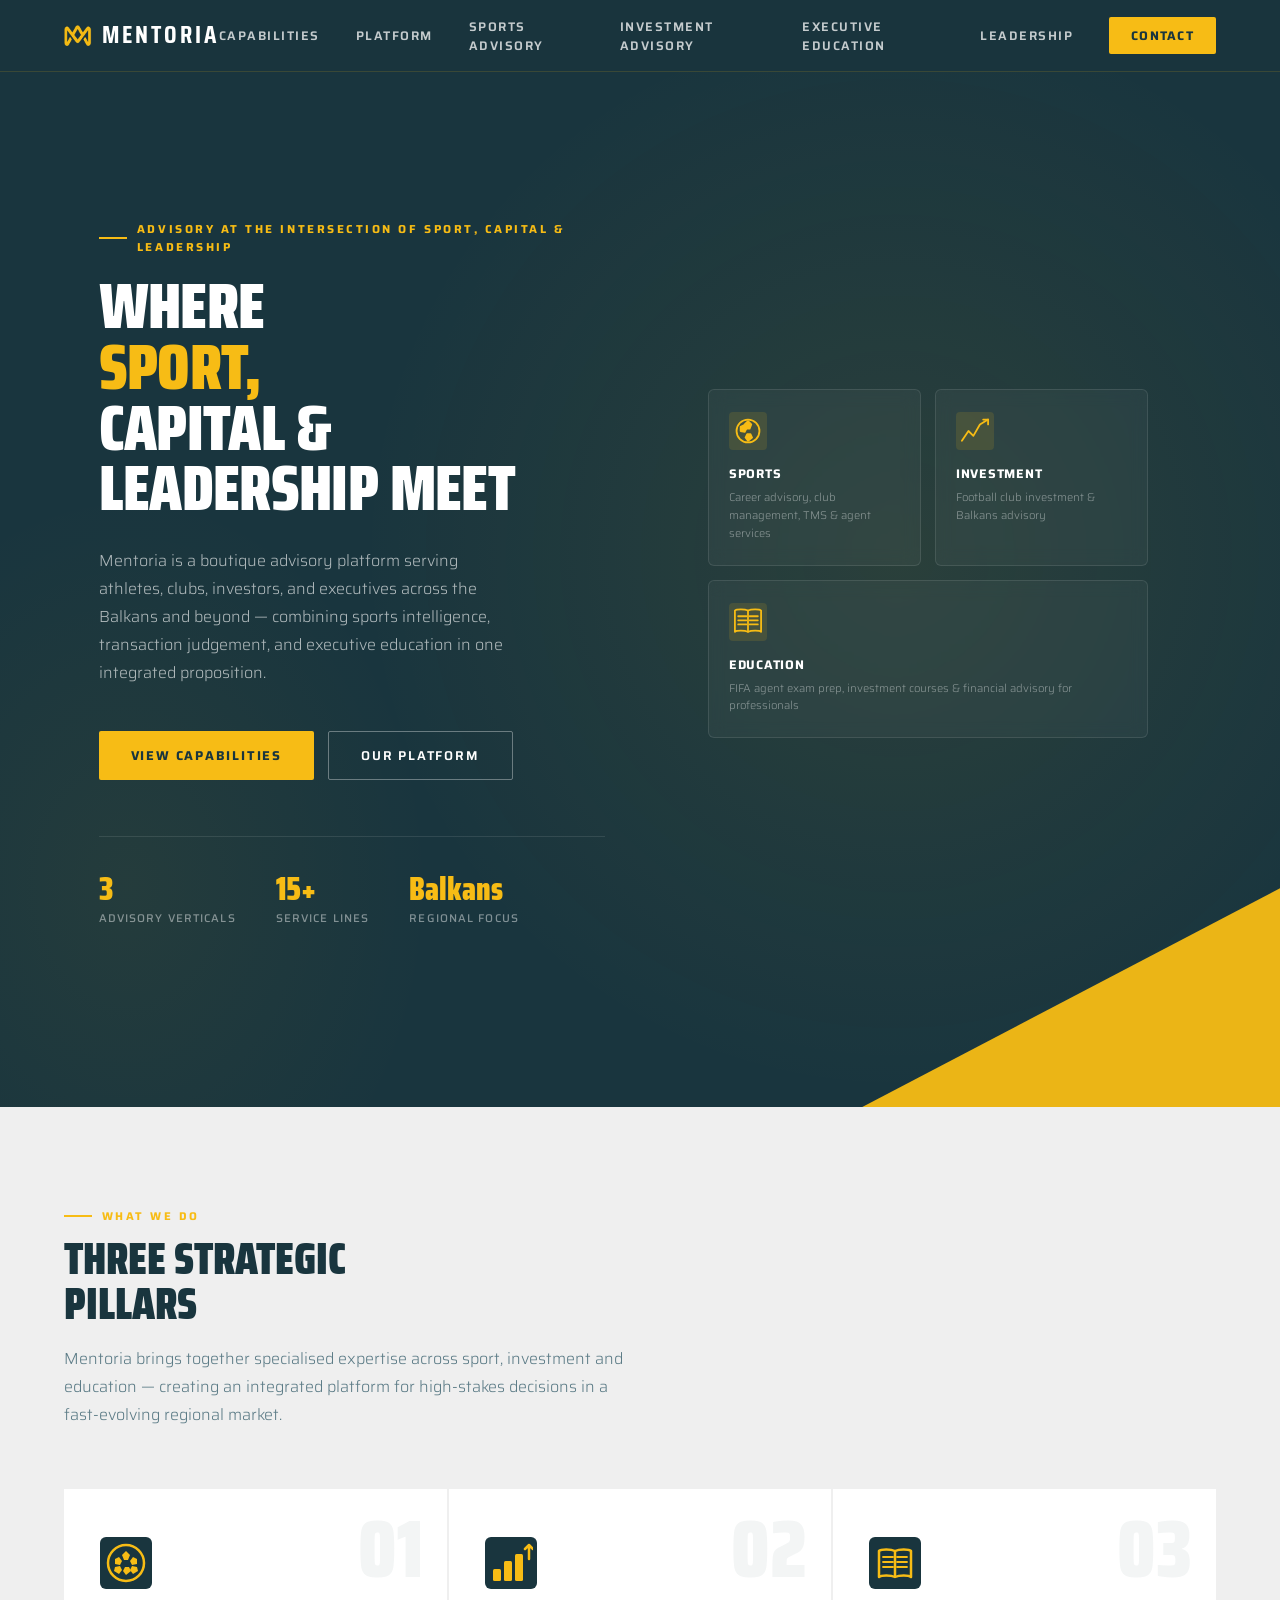
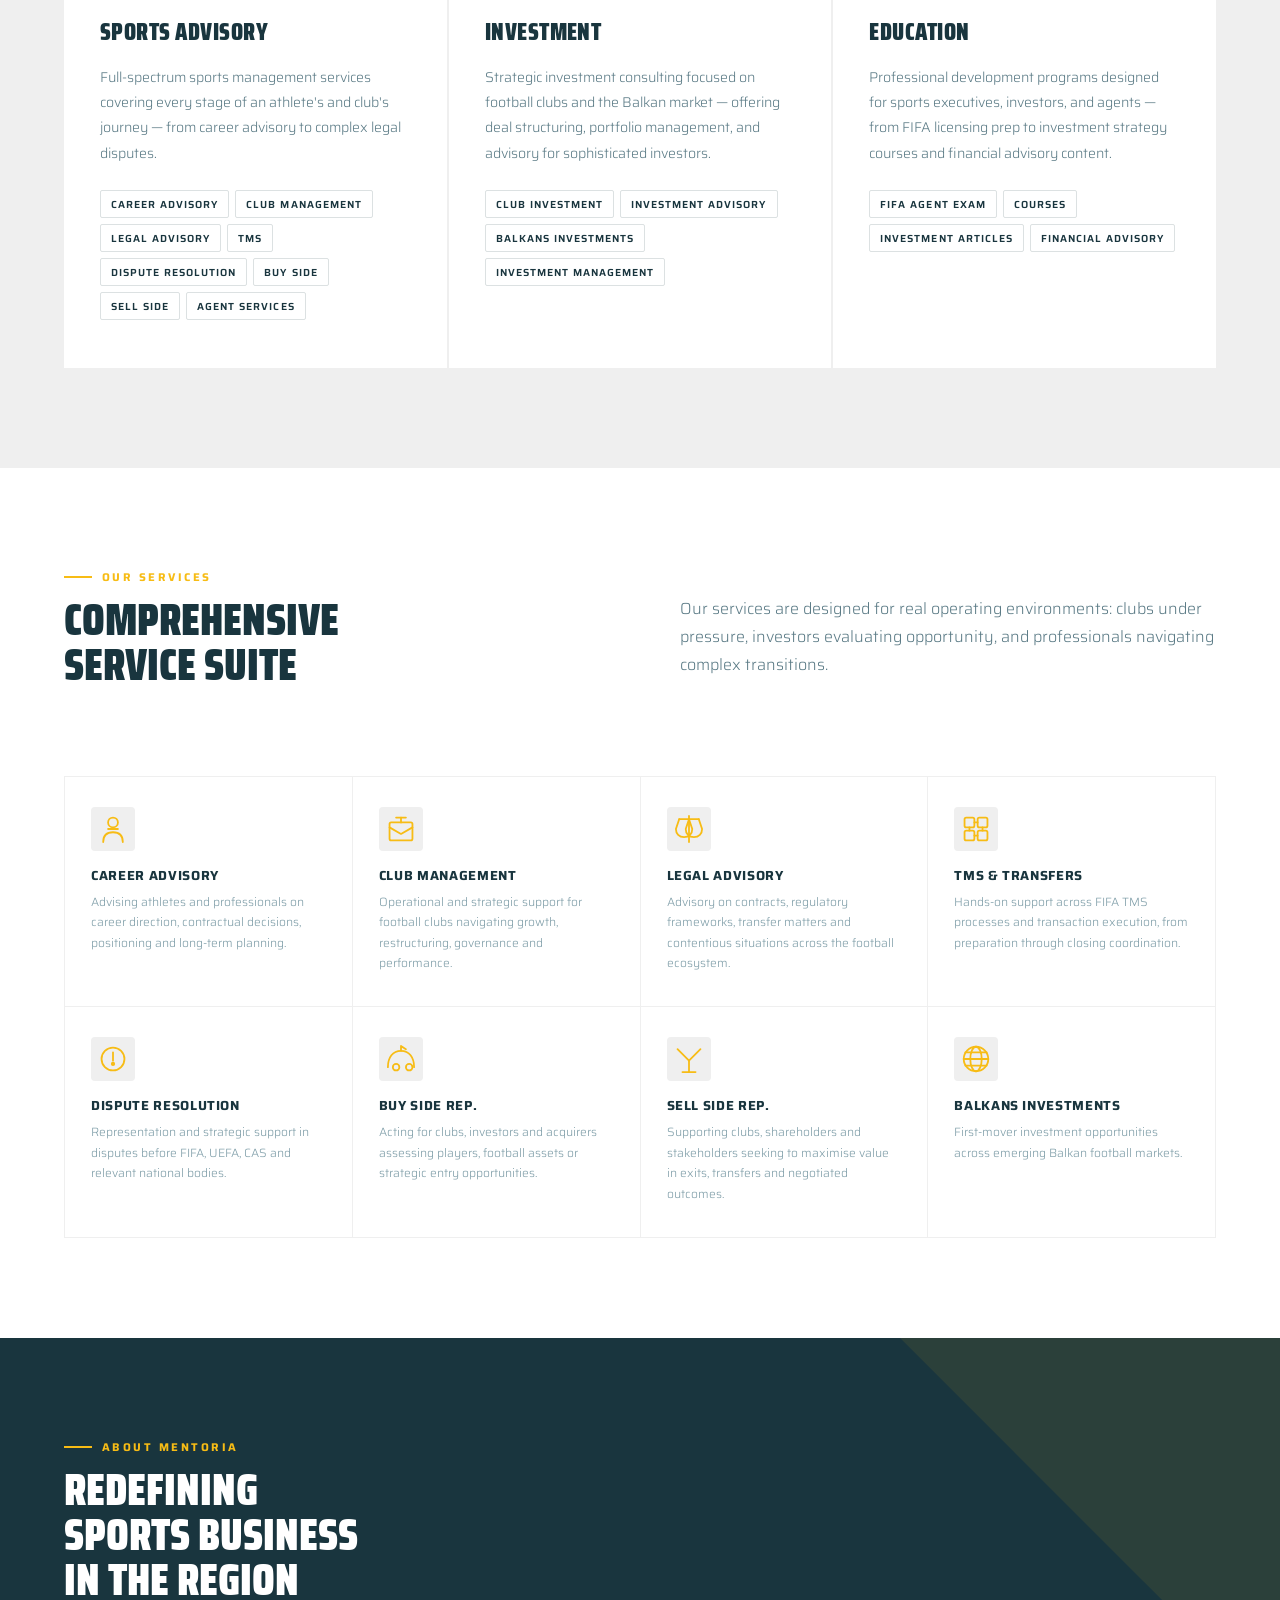
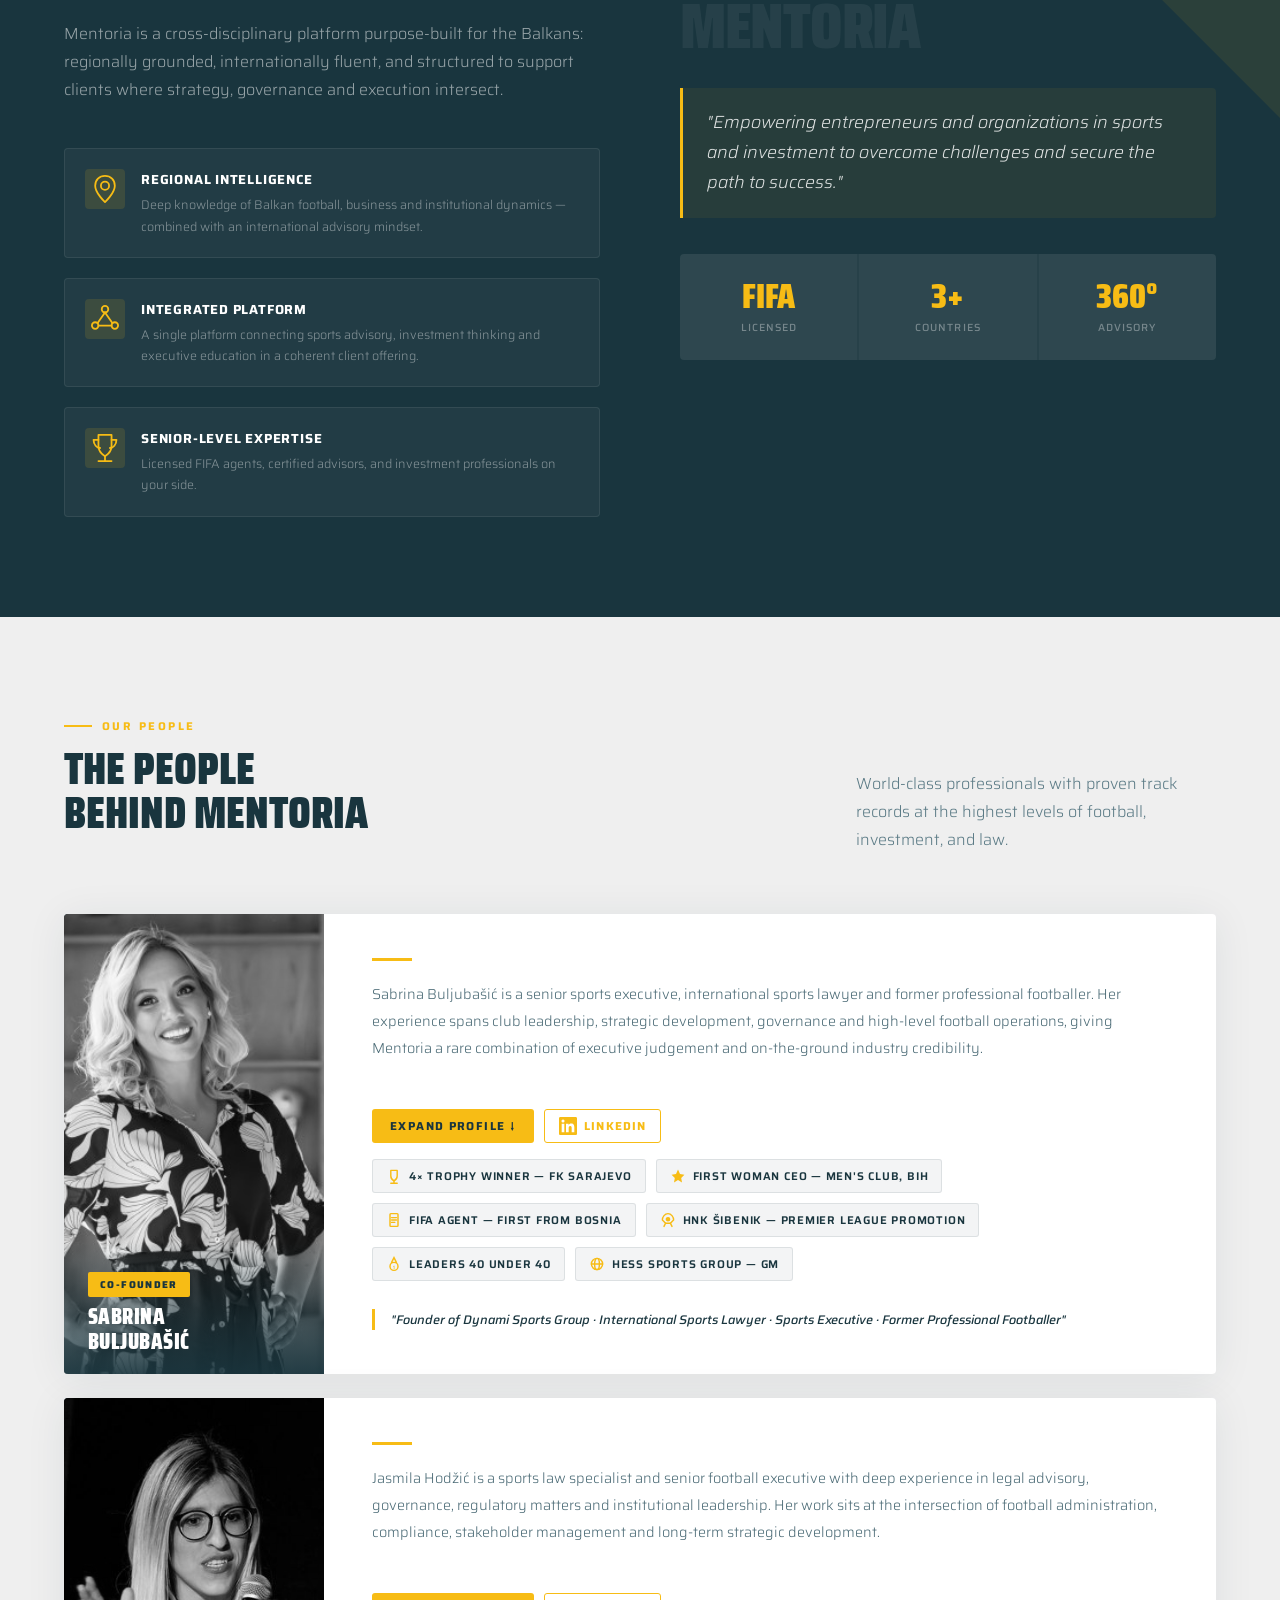
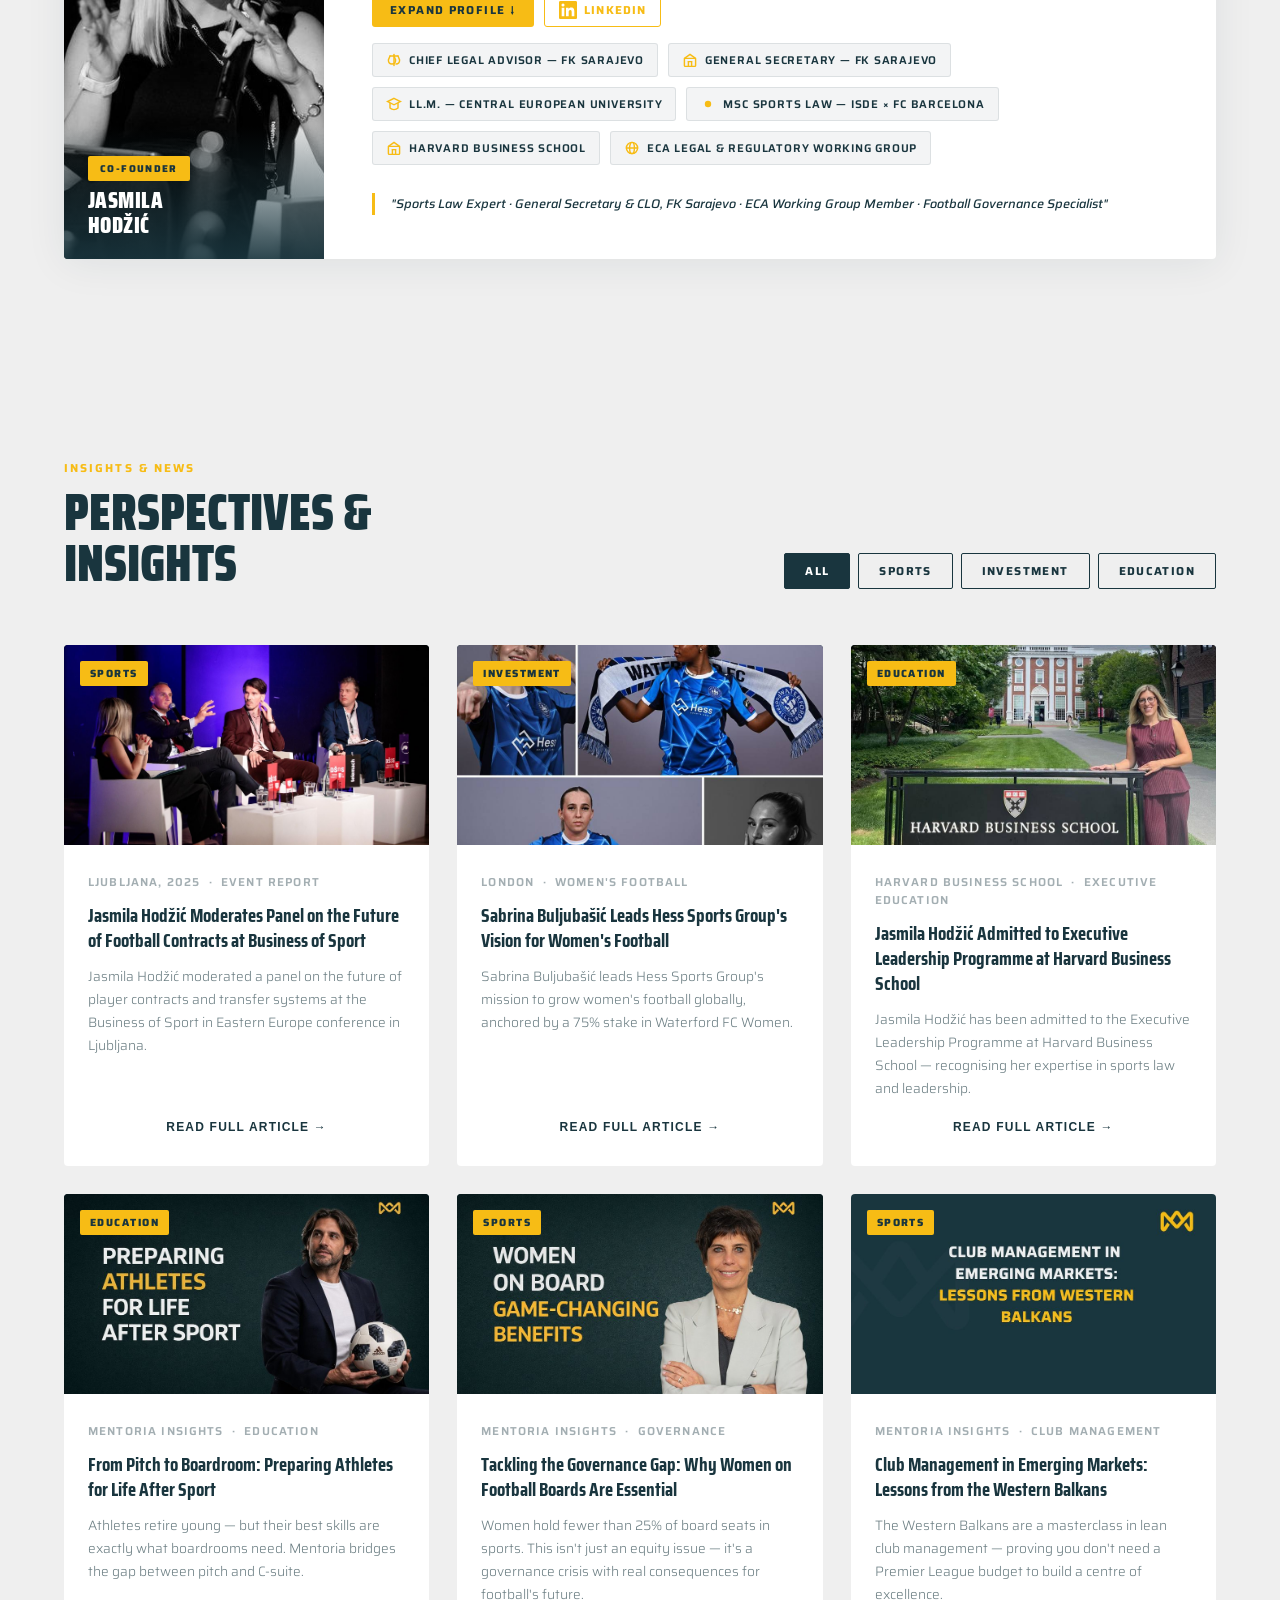
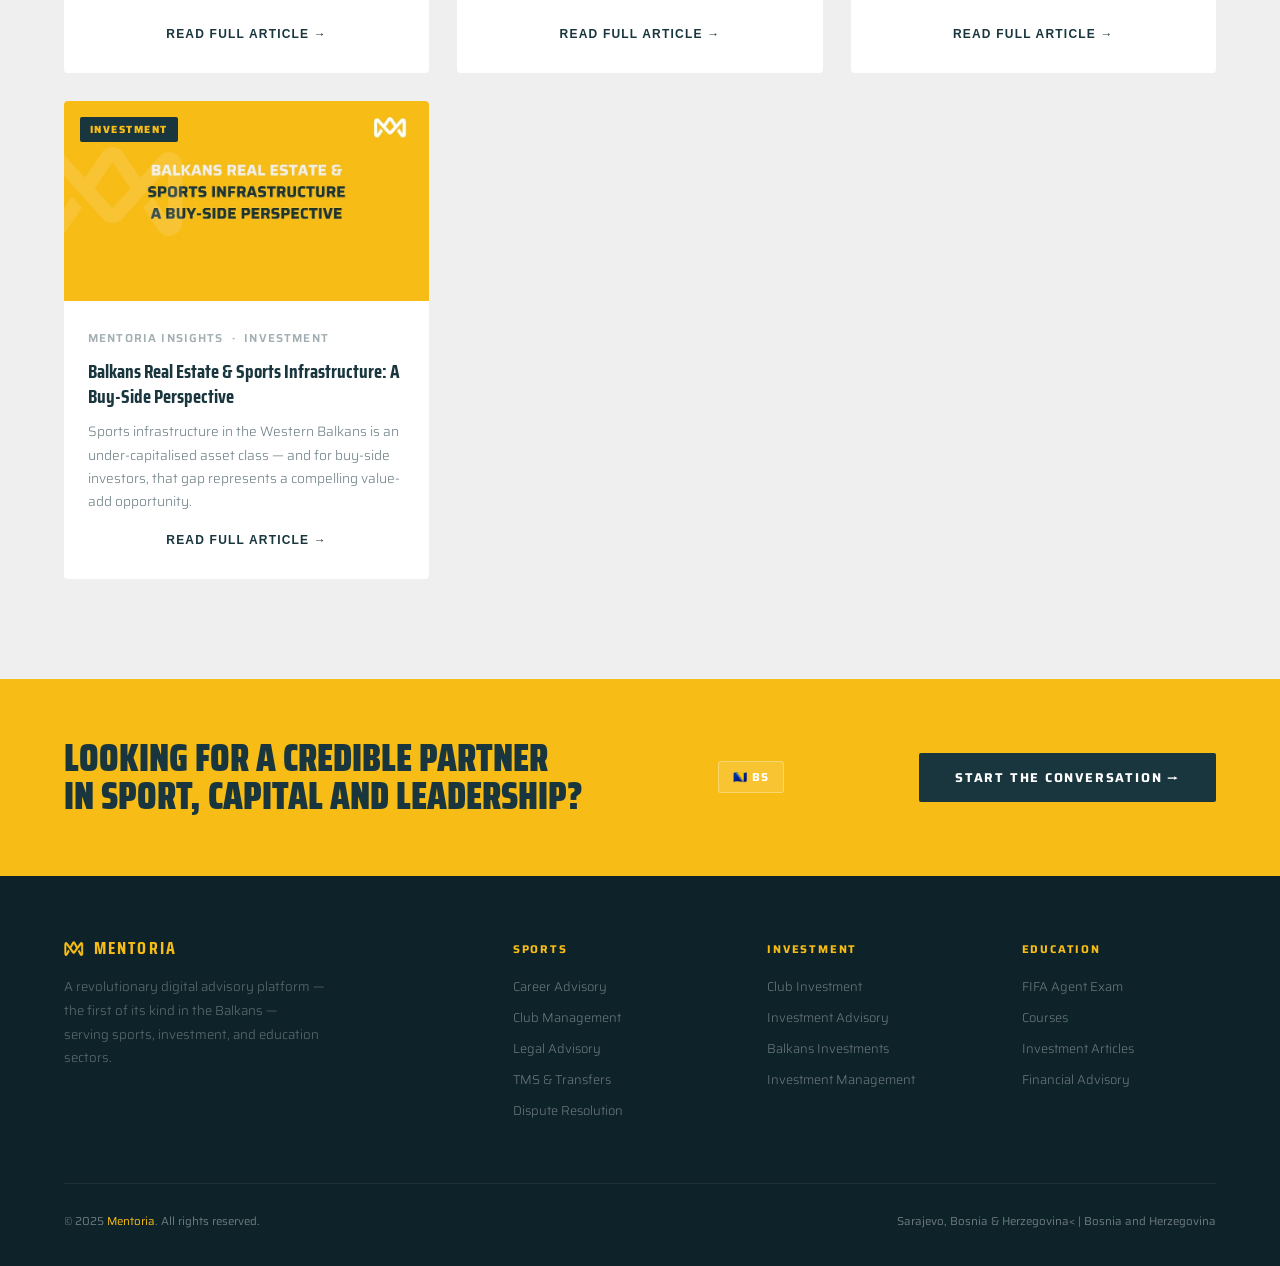
==== index.html @ dcde8b74 "Add files via upload" ====
<!DOCTYPE html>
<html lang="en">
<head>
<meta charset="UTF-8">
<meta name="viewport" content="width=device-width, initial-scale=1.0">
<title>Mentoria — Sports, Investment & Education Advisory</title>
<link href="https://fonts.googleapis.com/css2?family=Saira:wght@300;400;500;600;700;800;900&family=Saira+Condensed:wght@400;600;700;900&display=swap" rel="stylesheet">
<style>
  *, *::before, *::after { box-sizing: border-box; margin: 0; padding: 0; }

  :root {
    --gold: #F7BC15;
    --gold-dark: #d9a410;
    --teal: #19353E;
    --teal-mid: #1e4552;
    --teal-light: #2a5c6e;
    --light: #EFEFEF;
    --white: #ffffff;
    --text-muted: #7a9aa5;
  }

  html { scroll-behavior: smooth; }

  body {
    font-family: 'Saira', sans-serif;
    background: var(--white);
    color: var(--teal);
    overflow-x: hidden;
  }

  /* ── NAV ── */
  nav {
    position: fixed; top: 0; left: 0; right: 0; z-index: 100;
    display: flex; align-items: center; justify-content: space-between;
    padding: 0 5%;
    height: 72px;
    background: rgba(25, 53, 62, 0.96);
    backdrop-filter: blur(12px);
    border-bottom: 1px solid rgba(247,188,21,0.15);
  }

  .nav-logo { display: flex; align-items: center; gap: 10px; text-decoration: none; }
  .nav-logo svg { width: 36px; height: 28px; }
  .nav-logo span {}

  .nav-links { display: flex; align-items: center; gap: 36px; }
  .nav-links a {
    font-size: 0.78rem; font-weight: 600; letter-spacing: 0.12em;
    text-transform: uppercase; color: rgba(255,255,255,0.75);
    text-decoration: none; transition: color 0.2s;
  }
  .nav-links a:hover { color: var(--gold); }

  .nav-cta {
    background: var(--gold); color: var(--teal) !important;
    padding: 9px 22px; border-radius: 2px;
    font-weight: 700 !important; letter-spacing: 0.1em !important;
    transition: background 0.2s, transform 0.15s !important;
  }
  .nav-cta:hover { background: var(--gold-dark) !important; transform: translateY(-1px); }

  /* ── HERO ── */
  .hero {
    min-height: 100vh;
    background: var(--teal);
    display: grid;
    grid-template-columns: 1fr 1fr;
    position: relative;
    overflow: hidden;
  }

  .hero::before {
    content: '';
    position: absolute; inset: 0;
    background:
      radial-gradient(ellipse 60% 70% at 70% 50%, rgba(247,188,21,0.08) 0%, transparent 70%),
      radial-gradient(ellipse 40% 60% at 10% 80%, rgba(247,188,21,0.05) 0%, transparent 60%);
    pointer-events: none;
  }

  /* diagonal gold accent */
  .hero::after {
    content: '';
    position: absolute; bottom: -1px; right: 0;
    width: 420px; height: 220px;
    background: var(--gold);
    clip-path: polygon(100% 0, 100% 100%, 0 100%);
    opacity: 0.95;
  }

  .hero-content {
    display: flex; flex-direction: column; justify-content: center;
    padding: 120px 6% 80px;
    position: relative; z-index: 2;
  }

  .hero-eyebrow {
    font-size: 0.72rem; font-weight: 700; letter-spacing: 0.22em;
    text-transform: uppercase; color: var(--gold);
    margin-bottom: 20px;
    display: flex; align-items: center; gap: 10px;
  }
  .hero-eyebrow::before {
    content: ''; display: block;
    width: 32px; height: 2px; background: var(--gold);
  }

  .hero-title {
    font-family: 'Saira Condensed', sans-serif;
    font-size: clamp(3rem, 5vw, 5rem);
    font-weight: 900; line-height: 0.95;
    color: var(--white);
    text-transform: uppercase;
    letter-spacing: -0.01em;
    margin-bottom: 28px;
  }

  .hero-title .accent { color: var(--gold); }

  .hero-desc {
    font-size: 1rem; font-weight: 300; line-height: 1.75;
    color: rgba(255,255,255,0.65);
    max-width: 420px;
    margin-bottom: 44px;
  }

  .hero-btns { display: flex; gap: 14px; flex-wrap: wrap; }

  .btn-primary {
    background: var(--gold); color: var(--teal);
    padding: 14px 32px; border: none; cursor: pointer;
    font-family: 'Saira', sans-serif;
    font-size: 0.8rem; font-weight: 700; letter-spacing: 0.14em;
    text-transform: uppercase; text-decoration: none;
    border-radius: 2px;
    transition: all 0.2s;
    display: inline-block;
  }
  .btn-primary:hover { background: var(--gold-dark); transform: translateY(-2px); }

  .btn-outline {
    background: transparent; color: var(--white);
    padding: 13px 32px;
    border: 1.5px solid rgba(255,255,255,0.35); cursor: pointer;
    font-family: 'Saira', sans-serif;
    font-size: 0.8rem; font-weight: 600; letter-spacing: 0.14em;
    text-transform: uppercase; text-decoration: none;
    border-radius: 2px;
    transition: all 0.2s;
    display: inline-block;
  }
  .btn-outline:hover { border-color: var(--gold); color: var(--gold); }

  .hero-stats {
    display: flex; gap: 40px; margin-top: 56px;
    padding-top: 36px;
    border-top: 1px solid rgba(255,255,255,0.1);
  }
  .stat-item {}
  .stat-num {
    font-family: 'Saira Condensed', sans-serif;
    font-size: 2rem; font-weight: 900; color: var(--gold);
    line-height: 1;
  }
  .stat-label {
    font-size: 0.7rem; font-weight: 500; letter-spacing: 0.1em;
    text-transform: uppercase; color: rgba(255,255,255,0.45);
    margin-top: 4px;
  }

  .hero-visual {
    position: relative; z-index: 2;
    display: flex; align-items: center; justify-content: center;
    padding: 100px 5% 80px;
  }

  /* Floating cards on hero */
  .hero-cards {
    display: grid;
    grid-template-columns: 1fr 1fr;
    gap: 14px;
    width: 100%;
    max-width: 440px;
  }

  .hcard {
    background: rgba(255,255,255,0.04);
    border: 1px solid rgba(255,255,255,0.1);
    border-radius: 6px;
    padding: 22px 20px;
    backdrop-filter: blur(8px);
    transition: border-color 0.2s, transform 0.2s;
    cursor: default;
  }
  .hcard:hover { border-color: rgba(247,188,21,0.4); transform: translateY(-3px); }
  .hcard.span2 { grid-column: 1/-1; }

  .hcard-icon {
    width: 38px; height: 38px;
    background: rgba(247,188,21,0.12);
    border-radius: 4px;
    display: flex; align-items: center; justify-content: center;
    margin-bottom: 14px;
    font-size: 1.1rem;
  }
  .hcard-title {
    font-size: 0.78rem; font-weight: 700; letter-spacing: 0.06em;
    text-transform: uppercase; color: var(--white);
    margin-bottom: 6px;
  }
  .hcard-desc {
    font-size: 0.7rem; font-weight: 300; line-height: 1.6;
    color: rgba(255,255,255,0.45);
  }

  /* ── SECTION BASE ── */
  section { padding: 100px 5%; }

  .section-label {
    font-size: 0.7rem; font-weight: 700; letter-spacing: 0.22em;
    text-transform: uppercase; color: var(--gold);
    margin-bottom: 12px;
    display: flex; align-items: center; gap: 10px;
  }
  .section-label::before {
    content: ''; width: 28px; height: 2px; background: var(--gold);
  }

  .section-title {
    font-family: 'Saira Condensed', sans-serif;
    font-size: clamp(2rem, 3.5vw, 3.2rem);
    font-weight: 900; text-transform: uppercase;
    color: var(--teal); line-height: 1;
    margin-bottom: 18px;
  }

  .section-sub {
    font-size: 1rem; font-weight: 300; line-height: 1.75;
    color: #5a7a85; max-width: 580px;
  }

  /* ── PILLARS ── */
  .pillars { background: var(--light); }

  .pillars-grid {
    display: grid;
    grid-template-columns: repeat(3, 1fr);
    gap: 2px;
    margin-top: 60px;
  }

  .pillar {
    background: var(--white);
    padding: 48px 36px;
    position: relative;
    overflow: hidden;
    transition: all 0.3s;
    cursor: default;
  }
  .pillar::before {
    content: '';
    position: absolute; top: 0; left: 0; right: 0;
    height: 3px; background: var(--gold);
    transform: scaleX(0); transform-origin: left;
    transition: transform 0.3s;
  }
  .pillar:hover::before { transform: scaleX(1); }
  .pillar:hover { transform: translateY(-4px); box-shadow: 0 20px 60px rgba(25,53,62,0.1); }

  .pillar-num {
    font-family: 'Saira Condensed', sans-serif;
    font-size: 5rem; font-weight: 900;
    color: rgba(25,53,62,0.05);
    line-height: 1;
    position: absolute; top: 20px; right: 24px;
    pointer-events: none;
  }

  .pillar-icon {
    width: 52px; height: 52px;
    background: var(--teal);
    border-radius: 6px;
    display: flex; align-items: center; justify-content: center;
    margin-bottom: 24px;
    font-size: 1.4rem;
  }

  .pillar-title {
    font-family: 'Saira Condensed', sans-serif;
    font-size: 1.5rem; font-weight: 900;
    text-transform: uppercase; color: var(--teal);
    margin-bottom: 14px; letter-spacing: 0.02em;
  }

  .pillar-desc {
    font-size: 0.88rem; font-weight: 300; line-height: 1.8;
    color: #5a7a85;
    margin-bottom: 24px;
  }

  .pillar-tags { display: flex; flex-wrap: wrap; gap: 6px; }
  .tag {
    font-size: 0.64rem; font-weight: 600; letter-spacing: 0.1em;
    text-transform: uppercase;
    padding: 5px 10px;
    border: 1px solid rgba(25,53,62,0.15);
    border-radius: 2px; color: var(--teal);
    transition: all 0.2s;
  }
  .tag:hover { background: var(--gold); border-color: var(--gold); color: var(--teal); }

  /* ── SERVICES GRID ── */
  .services-intro {
    display: grid; grid-template-columns: 1fr 1fr;
    gap: 80px; align-items: center;
    margin-bottom: 70px;
  }

  .services-grid {
    display: grid;
    grid-template-columns: repeat(4, 1fr);
    gap: 1px;
    background: var(--light);
    border: 1px solid var(--light);
  }

  .svc {
    background: var(--white);
    padding: 30px 26px;
    transition: all 0.25s;
    cursor: default;
    border-bottom: 3px solid transparent;
  }
  .svc:hover {
    background: var(--teal);
    border-bottom-color: var(--gold);
  }
  .svc:hover .svc-title { color: var(--white); }
  .svc:hover .svc-icon-wrap { background: rgba(247,188,21,0.15); }
  .svc:hover .svc-icon { filter: brightness(10); }
  .svc:hover .svc-body { color: rgba(255,255,255,0.5); }

  .svc-icon-wrap {
    width: 44px; height: 44px;
    background: var(--light);
    border-radius: 4px;
    display: flex; align-items: center; justify-content: center;
    margin-bottom: 16px;
    transition: background 0.25s;
    font-size: 1.2rem;
  }

  .svc-title {
    font-size: 0.82rem; font-weight: 700; letter-spacing: 0.05em;
    text-transform: uppercase; color: var(--teal);
    margin-bottom: 8px; transition: color 0.25s;
    line-height: 1.3;
  }

  .svc-body {
    font-size: 0.75rem; font-weight: 300; line-height: 1.7;
    color: #7a9aa5; transition: color 0.25s;
  }

  /* ── ABOUT ── */
  .about { background: var(--teal); position: relative; overflow: hidden; }
  .about::after {
    content: '';
    position: absolute; top: 0; right: 0;
    width: 380px; height: 380px;
    background: var(--gold);
    clip-path: polygon(100% 0, 100% 100%, 0 0);
    opacity: 0.08;
  }

  .about .section-title { color: var(--white); }
  .about .section-sub { color: rgba(255,255,255,0.55); }
  .about .section-label { color: var(--gold); }
  .about .section-label::before { background: var(--gold); }

  .about-grid {
    display: grid; grid-template-columns: 1fr 1fr;
    gap: 80px; align-items: center;
  }

  .about-features { margin-top: 44px; display: flex; flex-direction: column; gap: 20px; }

  .afeat {
    display: flex; gap: 16px; align-items: flex-start;
    padding: 20px;
    background: rgba(255,255,255,0.04);
    border: 1px solid rgba(255,255,255,0.08);
    border-radius: 4px;
    transition: border-color 0.2s;
  }
  .afeat:hover { border-color: rgba(247,188,21,0.3); }

  .afeat-icon {
    width: 40px; height: 40px; flex-shrink: 0;
    background: rgba(247,188,21,0.12);
    border-radius: 4px;
    display: flex; align-items: center; justify-content: center;
    font-size: 1.1rem;
  }

  .afeat-title {
    font-size: 0.82rem; font-weight: 700; letter-spacing: 0.06em;
    text-transform: uppercase; color: var(--white);
    margin-bottom: 4px;
  }
  .afeat-body {
    font-size: 0.78rem; font-weight: 300; line-height: 1.7;
    color: rgba(255,255,255,0.45);
  }

  .about-visual {
    position: relative; z-index: 2;
  }

  .about-big-text {
    font-family: 'Saira Condensed', sans-serif;
    font-size: clamp(3rem, 5vw, 5.5rem);
    font-weight: 900; text-transform: uppercase;
    line-height: 1;
    color: rgba(255,255,255,0.06);
    margin-bottom: 30px;
    letter-spacing: -0.02em;
  }

  .about-quote {
    border-left: 3px solid var(--gold);
    padding: 20px 24px;
    background: rgba(247,188,21,0.06);
    border-radius: 0 4px 4px 0;
    margin-bottom: 36px;
  }
  .about-quote p {
    font-size: 1.1rem; font-weight: 300; line-height: 1.7;
    color: rgba(255,255,255,0.85);
    font-style: italic;
  }

  .about-metrics {
    display: grid; grid-template-columns: repeat(3, 1fr);
    gap: 2px; background: rgba(255,255,255,0.06);
    border-radius: 4px; overflow: hidden;
  }
  .metric {
    background: rgba(255,255,255,0.03);
    padding: 24px 20px; text-align: center;
  }
  .metric-val {
    font-family: 'Saira Condensed', sans-serif;
    font-size: 2.2rem; font-weight: 900; color: var(--gold);
    line-height: 1;
  }
  .metric-lbl {
    font-size: 0.65rem; font-weight: 500; letter-spacing: 0.1em;
    text-transform: uppercase; color: rgba(255,255,255,0.35);
    margin-top: 6px;
  }

  /* ── OUR PEOPLE ── */
  .people { background: var(--light); }

  .people-header {
    display: flex; justify-content: space-between; align-items: flex-end;
    margin-bottom: 60px; gap: 40px; flex-wrap: wrap;
  }

  .person-card {
    background: var(--white);
    display: grid; grid-template-columns: 260px 1fr;
    gap: 0;
    border-radius: 4px;
    overflow: hidden;
    box-shadow: 0 4px 40px rgba(25,53,62,0.08);
    transition: box-shadow 0.3s, transform 0.3s;
  }
  .person-card:hover {
    box-shadow: 0 12px 60px rgba(25,53,62,0.14);
    transform: translateY(-4px);
  }

  .person-photo {
    background: var(--teal);
    position: relative;
    min-height: 380px;
    display: flex; flex-direction: column;
    justify-content: flex-end;
    overflow: hidden;
  }

  .person-photo-placeholder {
    position: absolute; inset: 0;
    background: linear-gradient(160deg, var(--teal-light) 0%, var(--teal) 100%);
    display: flex; align-items: center; justify-content: center;
  }

  .person-initials {
    font-family: 'Saira Condensed', sans-serif;
    font-size: 5rem; font-weight: 900;
    color: rgba(247,188,21,0.25);
    letter-spacing: -0.02em;
    user-select: none;
  }

  .person-photo-overlay {
    position: absolute; bottom: 0; left: 0; right: 0;
    background: linear-gradient(to top, rgba(25,53,62,0.9) 0%, transparent 100%);
    padding: 28px 24px 20px;
    z-index: 2;
  }

  .person-role-badge {
    display: inline-block;
    background: var(--gold);
    color: var(--teal);
    font-size: 0.62rem; font-weight: 800; letter-spacing: 0.14em;
    text-transform: uppercase;
    padding: 5px 12px; border-radius: 2px;
    margin-bottom: 8px;
  }

  .person-photo-name {
    font-family: 'Saira Condensed', sans-serif;
    font-size: 1.4rem; font-weight: 900;
    color: var(--white); letter-spacing: 0.02em;
    text-transform: uppercase;
    line-height: 1.1;
  }

  .person-body {
    padding: 44px 48px;
    display: flex; flex-direction: column; justify-content: center;
  }

  .person-bio {
    font-size: 0.9rem; font-weight: 300; line-height: 1.85;
    color: #4a6a75;
    margin-bottom: 32px;
  }

  .person-achievements {
    display: flex; flex-wrap: wrap; gap: 10px;
    margin-top: 16px;
    margin-bottom: 28px;
  }

  .achievement-badge {
    display: flex; align-items: center; gap: 7px;
    background: rgba(25,53,62,0.05);
    border: 1px solid rgba(25,53,62,0.1);
    border-radius: 3px;
    padding: 7px 13px;
    font-size: 0.7rem; font-weight: 600; letter-spacing: 0.07em;
    text-transform: uppercase; color: var(--teal);
    transition: all 0.2s;
  }
  .achievement-badge:hover {
    background: var(--gold);
    border-color: var(--gold);
  }
  .achievement-badge span { font-size: 0.9rem; }

  .person-divider {
    width: 40px; height: 3px;
    background: var(--gold);
    margin-bottom: 20px;
  }

  .person-highlight {
    font-size: 0.78rem; font-weight: 500; line-height: 1.7;
    color: var(--teal); font-style: italic;
    border-left: 3px solid var(--gold);
    padding-left: 16px;
  }

  @media (max-width: 860px) {
    .person-card { grid-template-columns: 1fr; }
    .person-photo { min-height: 220px; }
    .person-body { padding: 32px 28px; }
  }

  /* ── CTA STRIP ── */
  .cta-strip {
    background: var(--gold);
    padding: 60px 5%;
    display: flex; align-items: center; justify-content: space-between;
    gap: 40px; flex-wrap: wrap;
  }
  .cta-strip h2 {
    font-family: 'Saira Condensed', sans-serif;
    font-size: clamp(1.8rem, 3vw, 2.8rem);
    font-weight: 900; text-transform: uppercase;
    color: var(--teal); line-height: 1;
  }
  .btn-dark {
    background: var(--teal); color: var(--white);
    padding: 14px 36px; border: none; cursor: pointer;
    font-family: 'Saira', sans-serif;
    font-size: 0.8rem; font-weight: 700; letter-spacing: 0.14em;
    text-transform: uppercase; text-decoration: none;
    border-radius: 2px; transition: all 0.2s;
    display: inline-block; white-space: nowrap;
  }
  .btn-dark:hover { background: #0f2028; transform: translateY(-2px); }

  /* ── FOOTER ── */
  footer {
    background: #0d2229;
    padding: 64px 5% 36px;
    color: rgba(255,255,255,0.4);
  }

  .footer-grid {
    display: grid; grid-template-columns: 2fr 1fr 1fr 1fr;
    gap: 60px; margin-bottom: 52px;
  }

  .footer-brand .nav-logo { margin-bottom: 18px; }
  .footer-brand p {
    font-size: 0.82rem; font-weight: 300; line-height: 1.8;
    color: rgba(255,255,255,0.35); max-width: 260px;
  }

  .footer-col h4 {
    font-size: 0.7rem; font-weight: 700; letter-spacing: 0.16em;
    text-transform: uppercase; color: var(--gold);
    margin-bottom: 18px;
  }
  .footer-col a {
    display: block; font-size: 0.8rem; font-weight: 300;
    color: rgba(255,255,255,0.4); text-decoration: none;
    margin-bottom: 10px; transition: color 0.2s;
  }
  .footer-col a:hover { color: var(--white); }

  .footer-bottom {
    border-top: 1px solid rgba(255,255,255,0.07);
    padding-top: 28px;
    display: flex; justify-content: space-between; align-items: center;
    flex-wrap: wrap; gap: 12px;
  }
  .footer-bottom p { font-size: 0.72rem; }
  .footer-bottom span { color: var(--gold); }

  /* ── ANIMATIONS ── */
  @keyframes fadeUp {
    from { opacity: 0; transform: translateY(30px); }
    to { opacity: 1; transform: translateY(0); }
  }
  .hero-eyebrow { animation: fadeUp 0.6s ease 0.2s both; }
  .hero-title { animation: fadeUp 0.6s ease 0.35s both; }
  .hero-desc { animation: fadeUp 0.6s ease 0.5s both; }
  .hero-btns { animation: fadeUp 0.6s ease 0.65s both; }
  .hero-stats { animation: fadeUp 0.6s ease 0.8s both; }
  .hero-cards { animation: fadeUp 0.7s ease 0.5s both; }

  /* ── RESPONSIVE ── */
  @media (max-width: 1024px) {
    .hero { grid-template-columns: 1fr; }
    .hero-visual { display: none; }
    .pillars-grid { grid-template-columns: 1fr; }
    .services-grid { grid-template-columns: repeat(2, 1fr); }
    .services-intro { grid-template-columns: 1fr; gap: 40px; }
    .about-grid { grid-template-columns: 1fr; }
    .footer-grid { grid-template-columns: 1fr 1fr; gap: 40px; }
  }
  @media (max-width: 600px) {
    .nav-links { display: none; }
    .services-grid { grid-template-columns: 1fr; }
    .footer-grid { grid-template-columns: 1fr; gap: 32px; }
    .hero-stats { flex-wrap: wrap; gap: 24px; }
  }

  /* ── PHOTO BRAND FILTER ── */
  .person-photo img {
    filter: grayscale(100%);
    transition: filter 0.5s ease;
  }
  .person-card:hover .person-photo img {
    filter: grayscale(0%);
  }

  /* Teal overlay on photo using pseudo-element */
  .person-photo-placeholder {
    position: absolute; inset: 0;
    background: linear-gradient(160deg, var(--teal-light) 0%, var(--teal) 100%);
    display: flex; align-items: center; justify-content: center;
  }


  /* ── ARTICLES ── */
  .articles {
    background: var(--light);
    padding: 100px 5%;
  }
  .articles-header {
    display: flex; align-items: flex-end; justify-content: space-between;
    gap: 24px; flex-wrap: wrap;
    margin-bottom: 56px;
  }
  .articles-header h2 {
    font-family: 'Saira Condensed', sans-serif;
    font-size: clamp(2rem, 4vw, 3.2rem);
    font-weight: 900; text-transform: uppercase;
    color: var(--teal); line-height: 1;
  }
  .articles-tabs {
    display: flex; gap: 8px; flex-wrap: wrap;
  }
  .tab-btn {
    background: transparent;
    border: 1.5px solid var(--teal);
    color: var(--teal);
    padding: 8px 20px;
    font-family: 'Saira', sans-serif;
    font-size: 0.72rem; font-weight: 700; letter-spacing: 0.12em;
    text-transform: uppercase; cursor: pointer;
    border-radius: 2px; transition: all 0.2s;
  }
  .tab-btn:hover, .tab-btn.active {
    background: var(--teal); color: var(--white);
  }
  .articles-grid {
    display: grid;
    grid-template-columns: repeat(3, 1fr);
    gap: 28px;
  }
  .article-card {
    background: var(--white);
    border-radius: 4px;
    overflow: hidden;
    display: flex; flex-direction: column;
    transition: transform 0.25s, box-shadow 0.25s;
  }
  .article-card:hover {
    transform: translateY(-6px);
    box-shadow: 0 20px 48px rgba(25,53,62,0.12);
  }
  .article-thumb {
    height: 200px;
    background: var(--teal);
    position: relative; overflow: hidden;
  }
  .article-thumb-inner {
    position: absolute; inset: 0;
    display: flex; align-items: center; justify-content: center;
    font-size: 3rem; opacity: 0.35;
  }
  .article-thumb-cat {
    position: absolute; top: 16px; left: 16px;
    background: var(--gold);
    color: var(--teal);
    font-family: 'Saira', sans-serif;
    font-size: 0.65rem; font-weight: 800; letter-spacing: 0.14em;
    text-transform: uppercase;
    padding: 4px 10px; border-radius: 2px;
  }
  .article-body {
    padding: 28px 24px 32px;
    flex: 1; display: flex; flex-direction: column;
  }
  .article-meta {
    font-size: 0.72rem; font-weight: 600; letter-spacing: 0.1em;
    text-transform: uppercase;
    color: rgba(25,53,62,0.4);
    margin-bottom: 12px;
  }
  .article-title {
    font-family: 'Saira Condensed', sans-serif;
    font-size: 1.2rem; font-weight: 700;
    color: var(--teal); line-height: 1.3;
    margin-bottom: 12px;
  }
  .article-excerpt {
    font-size: 0.85rem; font-weight: 300;
    color: rgba(25,53,62,0.65);
    line-height: 1.7; flex: 1;
    margin-bottom: 20px;
  }
  .article-link {
    font-size: 0.75rem; font-weight: 700; letter-spacing: 0.1em;
    text-transform: uppercase; text-decoration: none;
    color: var(--teal);
    transition: color 0.2s;
  }
  .article-link:hover { color: var(--gold); }
  .article-link::after { content: ' →'; }

  /* Featured article (first card, full width) */
  .article-card.featured {
    grid-column: 1 / -1;
    display: grid;
    grid-template-columns: 1fr 1fr;
  }
  .article-card.featured .article-thumb {
    height: 100%; min-height: 280px;
  }
  .article-card.featured .article-title {
    font-size: 1.6rem;
  }

  @media (max-width: 1024px) {
    .articles-grid { grid-template-columns: repeat(2, 1fr); }
    .article-card.featured { grid-template-columns: 1fr; }
    .article-card.featured .article-thumb { min-height: 220px; height: 220px; }
  }
  @media (max-width: 600px) {
    .articles-grid { grid-template-columns: 1fr; }
    .articles-header { flex-direction: column; align-items: flex-start; }
  }

</style>
</head>
<body>

<!-- NAV -->
<nav>
  <a href="#" class="nav-logo">
    <!-- Mentoria logo icon -->
    <img src="[data-uri]" alt="M" width="28" height="21" style="display:block;flex-shrink:0;">
    <span style="font-family:'Saira Condensed',sans-serif;font-size:1.55rem;font-weight:700;letter-spacing:0.12em;color:#FFFFFF;text-transform:uppercase;line-height:1;">MENTORIA</span>
  </a>
  <div class="nav-links">
    <a href="#services" id="t-nav-sports">Capabilities</a>
    <a href="#about" id="t-nav-about">Platform</a>
    <a href="#sports" id="t-nav-sports2">Sports Advisory</a>
    <a href="#investment" id="t-nav-investment">Investment Advisory</a>
    <a href="#education" id="t-nav-education">Executive Education</a>
    <a href="#team" id="t-nav-people">Leadership</a>
    <a href="#contact" id="t-nav-contact" class="nav-cta">Contact</a>
  </div>
</nav>

<!-- HERO -->
<section class="hero">
  <div class="hero-content">
    <div id="t-hero-tag" class="hero-eyebrow">Advisory at the Intersection of Sport, Capital &amp; Leadership</div>
    <h1 id="t-hero-h1" class="hero-title">Where<br><span class="accent">Sport,</span><br>Capital &amp;<br>Leadership Meet</h1>
    <p class="hero-desc">
      Mentoria is a boutique advisory platform serving athletes, clubs, investors, and executives across the Balkans and beyond — combining sports intelligence, transaction judgement, and executive education in one integrated proposition.
    </p>
    <div class="hero-btns">
      <a href="#services" id="t-hero-btn1" class="btn-primary">View Capabilities</a>
      <a href="#about" id="t-hero-btn2" class="btn-outline">Our Platform</a>
    </div>
    <div class="hero-stats">
      <div class="stat-item">
        <div class="stat-num">3</div>
        <div id="t-hero-stat1" class="stat-label">Advisory Verticals</div>
      </div>
      <div class="stat-item">
        <div id="t-stat-15" class="stat-num">15+</div>
        <div class="stat-label" id="t-hero-stat2">Service Lines</div>
      </div>
      <div class="stat-item">
        <div class="stat-num">Balkans</div>
        <div class="stat-label" id="t-hero-stat3">Regional Focus</div>
      </div>
    </div>
  </div>

  <div class="hero-visual">
    <div class="hero-cards">
      <div class="hcard">
        <div class="hcard-icon"><svg xmlns="http://www.w3.org/2000/svg" viewBox="0 0 44 44" width="36" height="36" fill="none" stroke="#F7BC15" stroke-width="2.2" stroke-linecap="round" stroke-linejoin="round"><circle cx="22" cy="22" r="14"/><polygon points="22,10 26,14 24,19 20,19 18,14" fill="#F7BC15"/><polygon points="13,17 17,15 20,19 18,23 13,22" fill="#F7BC15"/><polygon points="22,34 19,30 21,26 25,26 27,30" fill="#F7BC15"/></svg></div>
        <div class="hcard-title">Sports</div>
        <div class="hcard-desc">Career advisory, club management, TMS & agent services</div>
      </div>
      <div class="hcard">
        <div class="hcard-icon"><svg xmlns="http://www.w3.org/2000/svg" viewBox="0 0 44 44" width="36" height="36" fill="none" stroke="#F7BC15" stroke-width="2.2" stroke-linecap="round" stroke-linejoin="round"><polyline points="6,34 14,22 20,28 28,14 38,8"/><polyline points="32,8 38,8 38,14"/></svg></div>
        <div class="hcard-title">Investment</div>
        <div class="hcard-desc">Football club investment & Balkans advisory</div>
      </div>
      <div class="hcard span2">
        <div class="hcard-icon"><svg xmlns="http://www.w3.org/2000/svg" viewBox="0 0 44 44" width="36" height="36" fill="none" stroke="#F7BC15" stroke-width="2.2" stroke-linecap="round" stroke-linejoin="round"><path d="M22 8 C18 6,8 6,6 8 L6 34 C8 32,18 32,22 34 C26 32,36 32,38 34 L38 8 C36 6,26 6,22 8Z"/><line x1="22" y1="8" x2="22" y2="34"/><line x1="10" y1="15" x2="20" y2="15"/><line x1="10" y1="20" x2="20" y2="20"/><line x1="10" y1="25" x2="20" y2="25"/><line x1="24" y1="15" x2="34" y2="15"/><line x1="24" y1="20" x2="34" y2="20"/><line x1="24" y1="25" x2="34" y2="25"/></svg></div>
        <div class="hcard-title">Education</div>
        <div class="hcard-desc">FIFA agent exam prep, investment courses & financial advisory for professionals</div>
      </div>
    </div>
  </div>
</section>

<!-- PILLARS -->
<section class="pillars" id="services">
  <div class="section-label">What We Do<span id="t-svc-tag-hidden" style="display:none"></span></div>
  <h2 id="t-pillars-h2" class="section-title">Three Strategic<br>Pillars</h2>
  <p id="t-pillars-sub" class="section-sub">Mentoria brings together specialised expertise across sport, investment and education — creating an integrated platform for high-stakes decisions in a fast-evolving regional market.</p>

  <div class="pillars-grid">
    <!-- Sports -->
    <div class="pillar" id="sports">
      <span class="pillar-num">01</span>
      <div class="pillar-icon"><svg xmlns="http://www.w3.org/2000/svg" viewBox="0 0 44 44" width="44" height="44" fill="#F7BC15">
  <circle cx="22" cy="22" r="18" fill="none" stroke="#F7BC15" stroke-width="2.5"/>
  <polygon points="22,10 26,14 24,19 20,19 18,14" />
  <polygon points="11,18 15,16 18,20 16,24 11,23" />
  <polygon points="11,26 16,25 18,29 15,33 10,30" />
  <polygon points="22,34 19,30 21,26 25,26 27,30" />
  <polygon points="33,26 28,25 26,29 29,33 34,30" />
  <polygon points="33,18 29,16 26,20 28,24 33,23" />
</svg></div>
      <div id="t-pillar1-title" class="pillar-title">Sports Advisory</div>
      <p class="pillar-desc">
        Full-spectrum sports management services covering every stage of an athlete's and club's journey — from career advisory to complex legal disputes.
      </p>
      <div class="pillar-tags">
        <span class="tag">Career Advisory</span>
        <span class="tag">Club Management</span>
        <span class="tag">Legal Advisory</span>
        <span class="tag">TMS</span>
        <span class="tag">Dispute Resolution</span>
        <span class="tag">Buy Side</span>
        <span class="tag">Sell Side</span>
        <span class="tag">Agent Services</span>
      </div>
    </div>
    <!-- Investment -->
    <div class="pillar" id="investment">
      <span class="pillar-num">02</span>
      <div class="pillar-icon"><svg xmlns="http://www.w3.org/2000/svg" viewBox="0 0 44 44" width="44" height="44" fill="#F7BC15">
  <rect x="4" y="28" width="8" height="12" rx="1.5"/>
  <rect x="15" y="20" width="8" height="20" rx="1.5"/>
  <rect x="26" y="13" width="8" height="27" rx="1.5"/>
  <rect x="37" y="7" width="3" height="33" rx="1.5" opacity="0"/>
  <path d="M36 8 L40 4 M40 4 L44 8 M40 4 L40 18" fill="none" stroke="#F7BC15" stroke-width="2.5" stroke-linecap="round" stroke-linejoin="round"/>
</svg></div>
      <div class="pillar-title" id="t-pillar2-title">Investment</div>
      <p class="pillar-desc">
        Strategic investment consulting focused on football clubs and the Balkan market — offering deal structuring, portfolio management, and advisory for sophisticated investors.
      </p>
      <div class="pillar-tags">
        <span class="tag">Club Investment</span>
        <span class="tag">Investment Advisory</span>
        <span class="tag">Balkans Investments</span>
        <span class="tag">Investment Management</span>
      </div>
    </div>
    <!-- Education -->
    <div class="pillar" id="education">
      <span class="pillar-num">03</span>
      <div class="pillar-icon"><svg xmlns="http://www.w3.org/2000/svg" viewBox="0 0 44 44" width="44" height="44" fill="#F7BC15">
  <path d="M22 10 C18 8, 8 8, 6 10 L6 36 C8 34, 18 34, 22 36 C26 34, 36 34, 38 36 L38 10 C36 8, 26 8, 22 10 Z" fill="none" stroke="#F7BC15" stroke-width="2.5" stroke-linejoin="round"/>
  <line x1="22" y1="10" x2="22" y2="36" stroke="#F7BC15" stroke-width="2.5"/>
  <line x1="10" y1="16" x2="20" y2="16" stroke="#F7BC15" stroke-width="1.8" stroke-linecap="round"/>
  <line x1="10" y1="21" x2="20" y2="21" stroke="#F7BC15" stroke-width="1.8" stroke-linecap="round"/>
  <line x1="10" y1="26" x2="20" y2="26" stroke="#F7BC15" stroke-width="1.8" stroke-linecap="round"/>
  <line x1="24" y1="16" x2="34" y2="16" stroke="#F7BC15" stroke-width="1.8" stroke-linecap="round"/>
  <line x1="24" y1="21" x2="34" y2="21" stroke="#F7BC15" stroke-width="1.8" stroke-linecap="round"/>
  <line x1="24" y1="26" x2="34" y2="26" stroke="#F7BC15" stroke-width="1.8" stroke-linecap="round"/>
</svg></div>
      <div class="pillar-title" id="t-pillar3-title">Education</div>
      <p class="pillar-desc">
        Professional development programs designed for sports executives, investors, and agents — from FIFA licensing prep to investment strategy courses and financial advisory content.
      </p>
      <div class="pillar-tags">
        <span class="tag">FIFA Agent Exam</span>
        <span class="tag">Courses</span>
        <span class="tag">Investment Articles</span>
        <span class="tag">Financial Advisory</span>
      </div>
    </div>
  </div>
</section>

<!-- SERVICES DETAIL -->
<section style="background:#fff; padding: 100px 5%;">
  <div class="services-intro">
    <div>
      <div class="section-label">Our Services</div>
      <h2 class="section-title">Comprehensive<br>Service Suite</h2>
    </div>
    <p class="section-sub">
      Our services are designed for real operating environments: clubs under pressure, investors evaluating opportunity, and professionals navigating complex transitions.
    </p>
  </div>
  <div class="services-grid">
    <div class="svc">
      <div class="svc-icon-wrap"><svg xmlns="http://www.w3.org/2000/svg" viewBox="0 0 44 44" width="36" height="36" fill="none" stroke="#F7BC15" stroke-width="2.2" stroke-linecap="round" stroke-linejoin="round"><circle cx="22" cy="14" r="6"/><path d="M10 38 C10 30 14 26 22 26 C30 26 34 30 34 38"/><line x1="16" y1="22" x2="28" y2="22"/></svg></div>
      <div id="t-svc1-title" class="svc-title" id="t-svc1-title">Career Advisory</div>
      <p class="svc-body">Advising athletes and professionals on career direction, contractual decisions, positioning and long-term planning.</p>
    </div>
    <div class="svc">
      <div class="svc-icon-wrap"><svg xmlns="http://www.w3.org/2000/svg" viewBox="0 0 44 44" width="36" height="36" fill="none" stroke="#F7BC15" stroke-width="2.2" stroke-linecap="round" stroke-linejoin="round"><rect x="8" y="14" width="28" height="22" rx="2"/><polyline points="8,20 22,28 36,20"/><line x1="22" y1="8" x2="22" y2="14"/><line x1="16" y1="8" x2="28" y2="8"/></svg></div>
      <div id="t-svc2-title" class="svc-title" id="t-svc2-title">Club Management</div>
      <p class="svc-body">Operational and strategic support for football clubs navigating growth, restructuring, governance and performance.</p>
    </div>
    <div class="svc">
      <div class="svc-icon-wrap"><svg xmlns="http://www.w3.org/2000/svg" viewBox="0 0 44 44" width="36" height="36" fill="none" stroke="#F7BC15" stroke-width="2.2" stroke-linecap="round" stroke-linejoin="round"><line x1="22" y1="6" x2="22" y2="38"/><line x1="10" y1="10" x2="34" y2="10"/><path d="M10 10 L6 22 C6 28 10 32 16 32 C22 32 26 28 26 22 L22 10"/><path d="M34 10 L38 22 C38 28 34 32 28 32 C22 32 18 28 18 22 L22 10"/></svg></div>
      <div id="t-svc3-title" class="svc-title" id="t-svc3-title">Legal Advisory</div>
      <p class="svc-body">Advisory on contracts, regulatory frameworks, transfer matters and contentious situations across the football ecosystem.</p>
    </div>
    <div class="svc">
      <div class="svc-icon-wrap"><svg xmlns="http://www.w3.org/2000/svg" viewBox="0 0 44 44" width="36" height="36" fill="none" stroke="#F7BC15" stroke-width="2.2" stroke-linecap="round" stroke-linejoin="round"><rect x="8" y="8" width="12" height="12" rx="2"/><rect x="24" y="8" width="12" height="12" rx="2"/><rect x="8" y="24" width="12" height="12" rx="2"/><rect x="24" y="24" width="12" height="12" rx="2"/><line x1="20" y1="14" x2="24" y2="14"/><line x1="14" y1="20" x2="14" y2="24"/><line x1="30" y1="20" x2="30" y2="24"/><line x1="20" y1="30" x2="24" y2="30"/></svg></div>
      <div class="svc-title" id="t-svc4-title">TMS & Transfers</div>
      <p class="svc-body">Hands-on support across FIFA TMS processes and transaction execution, from preparation through closing coordination.</p>
    </div>
    <div class="svc">
      <div class="svc-icon-wrap"><svg xmlns="http://www.w3.org/2000/svg" viewBox="0 0 44 44" width="36" height="36" fill="none" stroke="#F7BC15" stroke-width="2.2" stroke-linecap="round" stroke-linejoin="round"><circle cx="22" cy="22" r="14"/><line x1="22" y1="14" x2="22" y2="24"/><circle cx="22" cy="28" r="1.5" fill="#F7BC15"/></svg></div>
      <div id="t-svc5-title" class="svc-title" id="t-svc5-title">Dispute Resolution</div>
      <p class="svc-body">Representation and strategic support in disputes before FIFA, UEFA, CAS and relevant national bodies.</p>
    </div>
    <div class="svc">
      <div class="svc-icon-wrap"><svg xmlns="http://www.w3.org/2000/svg" viewBox="0 0 44 44" width="36" height="36" fill="none" stroke="#F7BC15" stroke-width="2.2" stroke-linecap="round" stroke-linejoin="round"><circle cx="16" cy="32" r="4"/><circle cx="32" cy="32" r="4"/><path d="M6 32 C6 20 12 12 22 12 C32 12 38 20 38 32"/><polyline points="22,12 22,6 28,10"/></svg></div>
      <div id="t-svc6-title" class="svc-title" id="t-svc6-title">Buy Side Rep.</div>
      <p class="svc-body">Acting for clubs, investors and acquirers assessing players, football assets or strategic entry opportunities.</p>
    </div>
    <div class="svc">
      <div class="svc-icon-wrap"><svg xmlns="http://www.w3.org/2000/svg" viewBox="0 0 44 44" width="36" height="36" fill="none" stroke="#F7BC15" stroke-width="2.2" stroke-linecap="round" stroke-linejoin="round"><polyline points="8,10 22,24 36,10"/><line x1="22" y1="24" x2="22" y2="38"/><line x1="14" y1="38" x2="30" y2="38"/></svg></div>
      <div id="t-svc7-title" class="svc-title" id="t-svc7-title">Sell Side Rep.</div>
      <p class="svc-body">Supporting clubs, shareholders and stakeholders seeking to maximise value in exits, transfers and negotiated outcomes.</p>
    </div>
    <div class="svc">
      <div class="svc-icon-wrap"><svg xmlns="http://www.w3.org/2000/svg" viewBox="0 0 44 44" width="36" height="36" fill="none" stroke="#F7BC15" stroke-width="2.2" stroke-linecap="round" stroke-linejoin="round"><circle cx="22" cy="22" r="15"/><ellipse cx="22" cy="22" rx="7" ry="15"/><line x1="7" y1="22" x2="37" y2="22"/><line x1="9" y1="14" x2="35" y2="14"/><line x1="9" y1="30" x2="35" y2="30"/></svg></div>
      <div class="svc-title" id="t-svc8-title">Balkans Investments</div>
      <p class="svc-body">First-mover investment opportunities across emerging Balkan football markets.</p>
    </div>
  </div>
</section>

<!-- ABOUT -->
<section class="about" id="about">
  <div class="about-grid">
    <div>
      <div class="section-label">About Mentoria</div>
      <h2 class="section-title">Redefining<br>Sports Business<br>in the Region</h2>
      <p class="section-sub">
        Mentoria is a cross-disciplinary platform purpose-built for the Balkans: regionally grounded, internationally fluent, and structured to support clients where strategy, governance and execution intersect.
      </p>
      <div class="about-features">
        <div class="afeat">
          <div class="afeat-icon"><svg xmlns="http://www.w3.org/2000/svg" viewBox="0 0 44 44" width="36" height="36" fill="none" stroke="#F7BC15" stroke-width="2.2" stroke-linecap="round" stroke-linejoin="round"><path d="M22 6 C15 6 10 11 10 18 C10 27 22 38 22 38 C22 38 34 27 34 18 C34 11 29 6 22 6Z"/><circle cx="22" cy="18" r="5"/></svg></div>
          <div>
            <div id="t-about-feat1-title" class="afeat-title">Regional Intelligence</div>
            <p class="afeat-body">Deep knowledge of Balkan football, business and institutional dynamics — combined with an international advisory mindset.</p>
          </div>
        </div>
        <div class="afeat">
          <div class="afeat-icon"><svg xmlns="http://www.w3.org/2000/svg" viewBox="0 0 44 44" width="36" height="36" fill="none" stroke="#F7BC15" stroke-width="2.2" stroke-linecap="round" stroke-linejoin="round"><circle cx="22" cy="10" r="4"/><circle cx="10" cy="30" r="4"/><circle cx="34" cy="30" r="4"/><line x1="22" y1="14" x2="13" y2="27"/><line x1="22" y1="14" x2="31" y2="27"/><line x1="14" y1="30" x2="30" y2="30"/></svg></div>
          <div>
            <div id="t-about-feat2-title" class="afeat-title">Integrated Platform</div>
            <p class="afeat-body">A single platform connecting sports advisory, investment thinking and executive education in a coherent client offering.</p>
          </div>
        </div>
        <div class="afeat">
          <div class="afeat-icon"><svg xmlns="http://www.w3.org/2000/svg" viewBox="0 0 44 44" width="36" height="36" fill="none" stroke="#F7BC15" stroke-width="2.2" stroke-linecap="round" stroke-linejoin="round"><path d="M14 6 L30 6 L30 20 C30 28 22 32 22 32 C22 32 14 28 14 20 Z"/><line x1="22" y1="32" x2="22" y2="38"/><line x1="14" y1="38" x2="30" y2="38"/><path d="M14 12 L8 12 C8 18 12 22 16 22"/><path d="M30 12 L36 12 C36 18 32 22 28 22"/></svg></div>
          <div>
            <div id="t-about-feat3-title" class="afeat-title">Senior-Level Expertise</div>
            <p class="afeat-body">Licensed FIFA agents, certified advisors, and investment professionals on your side.</p>
          </div>
        </div>
      </div>
    </div>

    <div class="about-visual">
      <div class="about-big-text">MENTORIA</div>
      <div class="about-quote">
        <p>"Empowering entrepreneurs and organizations in sports and investment to overcome challenges and secure the path to success."</p>
      </div>
      <div class="about-metrics">
        <div class="metric">
          <div class="metric-val">FIFA</div>
          <div class="metric-lbl">Licensed</div>
        </div>
        <div class="metric">
          <div class="metric-val">3+</div>
          <div class="metric-lbl">Countries</div>
        </div>
        <div class="metric">
          <div class="metric-val">360°</div>
          <div class="metric-lbl">Advisory</div>
        </div>
      </div>
    </div>
  </div>
</section>

<!-- OUR PEOPLE -->
<section class="people" id="team">
  <div class="people-header">
    <div>
      <div class="section-label">Our People</div>
      <h2 id="t-people-h2" class="section-title">The People<br>Behind Mentoria</h2>
    </div>
    <p class="section-sub" style="max-width:360px;">
      World-class professionals with proven track records at the highest levels of football, investment, and law.
    </p>
  </div>

  <!-- Sabrina Buljubasic -->
  <div class="person-card">
    <div class="person-photo">
      <img src="[data-uri]" alt="Sabrina Buljubašić" style="position:absolute;inset:0;width:100%;height:100%;object-fit:cover;object-position:center top;">
      <div class="person-photo-overlay">
        <div class="person-role-badge">Co-Founder</div>
        <div class="person-photo-name">Sabrina<br>Buljubašić</div>
      </div>
    </div>

    <div class="person-body">
      <div class="person-divider"></div>
      <p class="person-bio">
        Sabrina Buljubašić is a senior sports executive, international sports lawyer and former professional footballer. Her experience spans club leadership, strategic development, governance and high-level football operations, giving Mentoria a rare combination of executive judgement and on-the-ground industry credibility.
      </p>
      <div id="sabrina-full" style="display:none;">
        <p class="person-bio" style="margin-top:14px;">
          An accomplished leader recognised for breaking barriers across global football, Sabrina was the first woman appointed CEO of a men's football club in Bosnia and Herzegovina. She led FK Sarajevo to a historic era — securing four major trophies, including the club's first-ever double title and back-to-back league championships.
          <br><br>
          A <em>Leaders 40 Under 40</em> Award recipient, she founded Dynami Sports Group and became the first person from Bosnia to pass the FIFA Agent Exam. She then led HNK Šibenik to Premier League promotion in her first year at the club. She now serves as General Manager at <strong>Hess Sports Group</strong> — a London-based investment group growing women's sports globally.
        </p>
      </div>
      <div style="display:flex;align-items:center;gap:10px;margin-top:16px;flex-wrap:wrap;">
        <button onclick="toggleProfile('sabrina')" id="sabrina-btn" style="background:var(--gold);color:var(--teal);border:none;padding:8px 18px;border-radius:3px;font-family:'Saira',sans-serif;font-size:0.72rem;font-weight:700;letter-spacing:0.12em;text-transform:uppercase;cursor:pointer;transition:all 0.2s;" onmouseover="this.style.background='#d9a410'" onmouseout="this.style.background='var(--gold)'">Expand Profile ↓</button>
        <a href="https://www.linkedin.com/in/sabrina-buljubasic-susic-11136993/" target="_blank" rel="noopener" style="display:inline-flex;align-items:center;gap:7px;background:transparent;border:1.5px solid #F7BC15;color:#F7BC15;padding:7px 14px;border-radius:3px;text-decoration:none;font-family:'Saira',sans-serif;font-size:0.72rem;font-weight:700;letter-spacing:0.1em;text-transform:uppercase;transition:all 0.2s;cursor:pointer;" onmouseover="this.style.background='#19353E';this.style.borderColor='#19353E'" onmouseout="this.style.background='transparent';this.style.borderColor='#F7BC15'"><svg xmlns="http://www.w3.org/2000/svg" width="18" height="18" viewBox="0 0 24 24" fill="#F7BC15"><path d="M20.447 20.452h-3.554v-5.569c0-1.328-.027-3.037-1.852-3.037-1.853 0-2.136 1.445-2.136 2.939v5.667H9.351V9h3.414v1.561h.046c.477-.9 1.637-1.85 3.37-1.85 3.601 0 4.267 2.37 4.267 5.455v6.286zM5.337 7.433a2.062 2.062 0 0 1-2.063-2.065 2.064 2.064 0 1 1 2.063 2.065zm1.782 13.019H3.555V9h3.564v11.452zM22.225 0H1.771C.792 0 0 .774 0 1.729v20.542C0 23.227.792 24 1.771 24h20.451C23.2 24 24 23.227 24 22.271V1.729C24 .774 23.2 0 22.222 0h.003z"/></svg> LinkedIn</a>
      </div>

      <div class="person-achievements">
        <div class="achievement-badge"><svg xmlns="http://www.w3.org/2000/svg" viewBox="0 0 20 20" width="16" height="16" fill="none" stroke="#F7BC15" stroke-width="1.8" stroke-linecap="round" stroke-linejoin="round"><path d="M6 3L14 3L14 10C14 14 10 16 10 16C10 16 6 14 6 10Z"/><line x1="10" y1="16" x2="10" y2="19"/><line x1="6" y1="19" x2="14" y2="19"/></svg> 4× Trophy Winner — FK Sarajevo</div>
        <div class="achievement-badge"><svg xmlns="http://www.w3.org/2000/svg" viewBox="0 0 20 20" width="16" height="16" fill="#F7BC15"><polygon points="10,2 12.5,7.5 18,8.5 14,12.5 15,18 10,15 5,18 6,12.5 2,8.5 7.5,7.5"/></svg> First Woman CEO — Men's Club, BiH</div>
        <div class="achievement-badge"><svg xmlns="http://www.w3.org/2000/svg" viewBox="0 0 20 20" width="16" height="16" fill="none" stroke="#F7BC15" stroke-width="1.8" stroke-linecap="round"><rect x="5" y="2" width="10" height="16" rx="1"/><line x1="7" y1="7" x2="13" y2="7"/><line x1="7" y1="10" x2="13" y2="10"/><line x1="7" y1="13" x2="11" y2="13"/></svg> FIFA Agent — First from Bosnia</div>
        <div class="achievement-badge"><svg xmlns="http://www.w3.org/2000/svg" viewBox="0 0 20 20" width="16" height="16" fill="none" stroke="#F7BC15" stroke-width="1.8" stroke-linecap="round"><path d="M10 2 C14 2 17 6 17 10 L13 14 L7 14 L3 10 C3 6 6 2 10 2Z"/><line x1="7" y1="14" x2="5" y2="18"/><line x1="13" y1="14" x2="15" y2="18"/><circle cx="10" cy="9" r="2" fill="#F7BC15"/></svg> HNK Šibenik — Premier League Promotion</div>
        <div class="achievement-badge"><svg xmlns="http://www.w3.org/2000/svg" viewBox="0 0 20 20" width="16" height="16" fill="none" stroke="#F7BC15" stroke-width="1.8" stroke-linecap="round"><circle cx="10" cy="13" r="5"/><polyline points="7,8 10,2 13,8"/><text x="10" y="16" text-anchor="middle" font-size="6" fill="#F7BC15" stroke="none">1</text></svg> Leaders 40 Under 40</div>
        <div class="achievement-badge"><svg xmlns="http://www.w3.org/2000/svg" viewBox="0 0 20 20" width="16" height="16" fill="none" stroke="#F7BC15" stroke-width="1.8" stroke-linecap="round"><circle cx="10" cy="10" r="7"/><ellipse cx="10" cy="10" rx="3" ry="7"/><line x1="3" y1="10" x2="17" y2="10"/></svg> Hess Sports Group — GM</div>
      </div>

      <div class="person-highlight">
        "Founder of Dynami Sports Group · International Sports Lawyer · Sports Executive · Former Professional Footballer"
      </div>
    </div>
  </div>

  <!-- Jasmila Hodžić -->
  <div class="person-card" style="margin-top: 24px;">
    <div class="person-photo">
      <img src="[data-uri]" alt="Jasmila Hodžić" style="position:absolute;inset:0;width:100%;height:100%;object-fit:cover;object-position:center top;">
      <div class="person-photo-overlay">
        <div class="person-role-badge">Co-Founder</div>
        <div class="person-photo-name">Jasmila<br>Hodžić</div>
      </div>
    </div>

    <div class="person-body">
      <div class="person-divider"></div>
      <p class="person-bio">
        Jasmila Hodžić is a sports law specialist and senior football executive with deep experience in legal advisory, governance, regulatory matters and institutional leadership. Her work sits at the intersection of football administration, compliance, stakeholder management and long-term strategic development.
      </p>
      <div id="jasmila-full" style="display:none;">
        <p class="person-bio" style="margin-top:14px;">
          She serves as General Secretary and Chief Legal Advisor of FK Sarajevo, where she oversees regulatory compliance, international relations, and key operational processes.
          <br><br>
          She holds an LL.M. from Central European University and a Master's degree in Sports Marketing and Legal Skills from ISDE Law &amp; Business School, completed in partnership with FC Barcelona. She has further strengthened her executive profile through programs at Harvard Business School, EFC Club Management Programme and the prestigious EFC Women on Board Program.
          <br><br>
          Jasmila is actively involved in European football governance through the European Football Clubs, contributing to the Legal and Regulatory Working Group and engaging in the development of key regulatory frameworks shaping modern football. With deep expertise in contract law, dispute resolution, and sports governance, she brings a forward-looking, strategic perspective to football organizations in Southeast Europe and across the international football landscape.
        </p>
      </div>
      <div style="display:flex;align-items:center;gap:10px;margin-top:16px;flex-wrap:wrap;">
        <button onclick="toggleProfile('jasmila')" id="jasmila-btn" style="background:var(--gold);color:var(--teal);border:none;padding:8px 18px;border-radius:3px;font-family:'Saira',sans-serif;font-size:0.72rem;font-weight:700;letter-spacing:0.12em;text-transform:uppercase;cursor:pointer;transition:all 0.2s;" onmouseover="this.style.background='#d9a410'" onmouseout="this.style.background='var(--gold)'">Expand Profile ↓</button>
        <a href="https://www.linkedin.com/in/jasmila-iljazovic-hodzic/" target="_blank" rel="noopener" style="display:inline-flex;align-items:center;gap:7px;background:transparent;border:1.5px solid #F7BC15;color:#F7BC15;padding:7px 14px;border-radius:3px;text-decoration:none;font-family:'Saira',sans-serif;font-size:0.72rem;font-weight:700;letter-spacing:0.1em;text-transform:uppercase;transition:all 0.2s;cursor:pointer;" onmouseover="this.style.background='#19353E';this.style.borderColor='#19353E'" onmouseout="this.style.background='transparent';this.style.borderColor='#F7BC15'"><svg xmlns="http://www.w3.org/2000/svg" width="18" height="18" viewBox="0 0 24 24" fill="#F7BC15"><path d="M20.447 20.452h-3.554v-5.569c0-1.328-.027-3.037-1.852-3.037-1.853 0-2.136 1.445-2.136 2.939v5.667H9.351V9h3.414v1.561h.046c.477-.9 1.637-1.85 3.37-1.85 3.601 0 4.267 2.37 4.267 5.455v6.286zM5.337 7.433a2.062 2.062 0 0 1-2.063-2.065 2.064 2.064 0 1 1 2.063 2.065zm1.782 13.019H3.555V9h3.564v11.452zM22.225 0H1.771C.792 0 0 .774 0 1.729v20.542C0 23.227.792 24 1.771 24h20.451C23.2 24 24 23.227 24 22.271V1.729C24 .774 23.2 0 22.222 0h.003z"/></svg> LinkedIn</a>
      </div>

      <div class="person-achievements">
        <div class="achievement-badge"><svg xmlns="http://www.w3.org/2000/svg" viewBox="0 0 20 20" width="16" height="16" fill="none" stroke="#F7BC15" stroke-width="1.8" stroke-linecap="round"><line x1="10" y1="3" x2="10" y2="17"/><line x1="5" y1="5" x2="15" y2="5"/><path d="M5 5 L3 10 C3 13 5 15 7.5 15 C10 15 12 13 12 10 L10 5"/><path d="M15 5 L17 10 C17 13 15 15 12.5 15"/></svg> Chief Legal Advisor — FK Sarajevo</div>
        <div class="achievement-badge"><svg xmlns="http://www.w3.org/2000/svg" viewBox="0 0 20 20" width="16" height="16" fill="none" stroke="#F7BC15" stroke-width="1.8" stroke-linecap="round"><rect x="3" y="8" width="14" height="10" rx="1"/><polyline points="3,8 10,3 17,8"/><line x1="8" y1="18" x2="8" y2="12"/><line x1="12" y1="18" x2="12" y2="12"/><line x1="8" y1="12" x2="12" y2="12"/></svg> General Secretary — FK Sarajevo</div>
        <div class="achievement-badge"><svg xmlns="http://www.w3.org/2000/svg" viewBox="0 0 20 20" width="16" height="16" fill="none" stroke="#F7BC15" stroke-width="1.8" stroke-linecap="round"><polygon points="10,3 18,7 10,11 2,7"/><path d="M5 9 L5 15 C5 15 7 17 10 17 C13 17 15 15 15 15 L15 9"/></svg> LL.M. — Central European University</div>
        <div class="achievement-badge"><svg xmlns="http://www.w3.org/2000/svg" viewBox="0 0 20 20" width="16" height="16"><circle cx="10" cy="10" r="4" fill="#F7BC15"/></svg> MSc Sports Law — ISDE × FC Barcelona</div>
        <div class="achievement-badge"><svg xmlns="http://www.w3.org/2000/svg" viewBox="0 0 20 20" width="16" height="16" fill="none" stroke="#F7BC15" stroke-width="1.8" stroke-linecap="round"><rect x="3" y="8" width="14" height="10" rx="1"/><polyline points="3,8 10,3 17,8"/><line x1="8" y1="18" x2="8" y2="12"/><line x1="12" y1="18" x2="12" y2="12"/><line x1="8" y1="12" x2="12" y2="12"/></svg> Harvard Business School</div>
        <div class="achievement-badge"><svg xmlns="http://www.w3.org/2000/svg" viewBox="0 0 20 20" width="16" height="16" fill="none" stroke="#F7BC15" stroke-width="1.8" stroke-linecap="round"><circle cx="10" cy="10" r="7"/><ellipse cx="10" cy="10" rx="3" ry="7"/><line x1="3" y1="10" x2="17" y2="10"/></svg> ECA Legal & Regulatory Working Group</div>
      </div>

      <div class="person-highlight">
        "Sports Law Expert · General Secretary & CLO, FK Sarajevo · ECA Working Group Member · Football Governance Specialist"
      </div>
    </div>
  </div>
</section>

<!-- ARTICLES -->
<section class="articles" id="articles">
  <div class="articles-header">
    <div>
      <p style="font-size:0.72rem;font-weight:700;letter-spacing:0.18em;text-transform:uppercase;color:var(--gold);margin-bottom:10px;">Insights & News</p>
      <h2 id="t-articles-h2">Perspectives &amp;<br>Insights</h2>
    </div>
    <div class="articles-tabs">
      <button class="tab-btn active" onclick="filterArticles('all', this)">All</button>
      <button class="tab-btn" onclick="filterArticles('sports', this)">Sports</button>
      <button class="tab-btn" onclick="filterArticles('investment', this)">Investment</button>
      <button class="tab-btn" onclick="filterArticles('education', this)">Education</button>
    </div>
  </div>

  <div class="articles-grid" id="articles-grid">

    <!-- FEATURED REAL ARTICLE -->
    <article class="article-card" data-cat="sports">
      <div class="article-thumb" style="background:#0d1f26;">
        <img src="[data-uri]" 
             alt="Jasmila Hodžić moderating panel at Business of Sport in Eastern Europe"
             style="width:100%;height:100%;object-fit:cover;object-position:70% 68%;display:block;"/>
        <span class="article-thumb-cat">Sports</span>
      </div>
      <div class="article-body">
        <div class="article-meta">Ljubljana, 2025 &nbsp;·&nbsp; Event Report</div>
        <h3 class="article-title">Jasmila Hodžić Moderates Panel on the Future of Football Contracts at Business of Sport</h3>
        <p class="article-excerpt">Jasmila Hodžić moderated a panel on the future of player contracts and transfer systems at the Business of Sport in Eastern Europe conference in Ljubljana.</p>
        <div id="lj-full" style="display:none;">
          <p class="article-excerpt" style="margin-top:0;">The discussion centred on how a key legal case could influence the direction of professional football, with Hodžić contributing her own insights alongside fellow panelists Frans de Weger, Hrvoje Čabraja, and Pieter Paepe. The event, organised by Blaž Tomažin Bolcar and Sean Cottrell, drew strong audience participation from across the industry.</p>
        
        <!-- Photo gallery strip -->
        <div class="article-gallery" style="display:flex;gap:8px;margin-bottom:20px;overflow-x:auto;padding-bottom:4px;">
          <img src="[data-uri]" alt="Panel discussion" 
               style="height:72px;width:108px;object-fit:cover;border-radius:2px;flex-shrink:0;cursor:pointer;opacity:0.85;transition:opacity 0.2s;" 
               onmouseover="this.style.opacity=1" onmouseout="this.style.opacity=0.85"
               onclick="openGallery(0)"/>
          <img src="[data-uri]" alt="Panel discussion" 
               style="height:72px;width:108px;object-fit:cover;border-radius:2px;flex-shrink:0;cursor:pointer;opacity:0.85;transition:opacity 0.2s;" 
               onmouseover="this.style.opacity=1" onmouseout="this.style.opacity=0.85"
               onclick="openGallery(1)"/>
          <img src="[data-uri]" alt="Group photo" 
               style="height:72px;width:108px;object-fit:cover;border-radius:2px;flex-shrink:0;cursor:pointer;opacity:0.85;transition:opacity 0.2s;" 
               onmouseover="this.style.opacity=1" onmouseout="this.style.opacity=0.85"
               onclick="openGallery(2)"/>
          <img src="[data-uri]" alt="Panel" 
               style="height:72px;width:108px;object-fit:cover;border-radius:2px;flex-shrink:0;cursor:pointer;opacity:0.85;transition:opacity 0.2s;" 
               onmouseover="this.style.opacity=1" onmouseout="this.style.opacity=0.85"
               onclick="openGallery(3)"/>
          <img src="[data-uri]" alt="Jasmila speaking" 
               style="height:72px;width:108px;object-fit:cover;border-radius:2px;flex-shrink:0;cursor:pointer;opacity:0.85;transition:opacity 0.2s;" 
               onmouseover="this.style.opacity=1" onmouseout="this.style.opacity=0.85"
               onclick="openGallery(4)"/>
        </div>
        
                </div><button id="lj-btn" onclick="toggleArticle('lj')" class="article-link" style="background:none;border:none;padding:0;cursor:pointer;display:inline-block;">Read Full Article</button>
      </div>
    </article>




    <!-- HESS SPORTS GROUP ARTICLE -->
    <article class="article-card" data-cat="investment">
      <div class="article-thumb" style="background:#19353E;">
        <img src="[data-uri]"
             alt="Waterford FC Women players in Hess Sports Group kit"
             style="width:100%;height:100%;object-fit:cover;object-position:70% 68%;display:block;"/>
        <span class="article-thumb-cat">Investment</span>
      </div>
      <div class="article-body">
        <div class="article-meta">London &nbsp;·&nbsp; Women's Football</div>
        <h3 class="article-title">Sabrina Buljubašić Leads Hess Sports Group's Vision for Women's Football</h3>
        <p class="article-excerpt">Sabrina Buljubašić leads Hess Sports Group's mission to grow women's football globally, anchored by a 75% stake in Waterford FC Women.</p>
        <div id="hess-full" style="display:none;">
          <p class="article-excerpt" style="margin-top:0;">Headquartered in London, Hess Sports Group is a family-owned investment group building a sustainable elite pathway from academy level through to professional football. The model combines joint ownership, affiliate academies, and dual-career development in partnership with South East Technological University (SETU), creating a holistic ecosystem for female athletes that extends from the pitch to the boardroom.</p>
        </div>
        <button id="hess-btn" onclick="toggleArticle('hess')" class="article-link" style="background:none;border:none;padding:0;cursor:pointer;display:inline-block;">Read Full Article</button>
      </div>
    </article>

    <!-- HARVARD ARTICLE -->
    <article class="article-card" data-cat="education">
      <div class="article-thumb" style="background:#0d1f26;">
        <img src="[data-uri]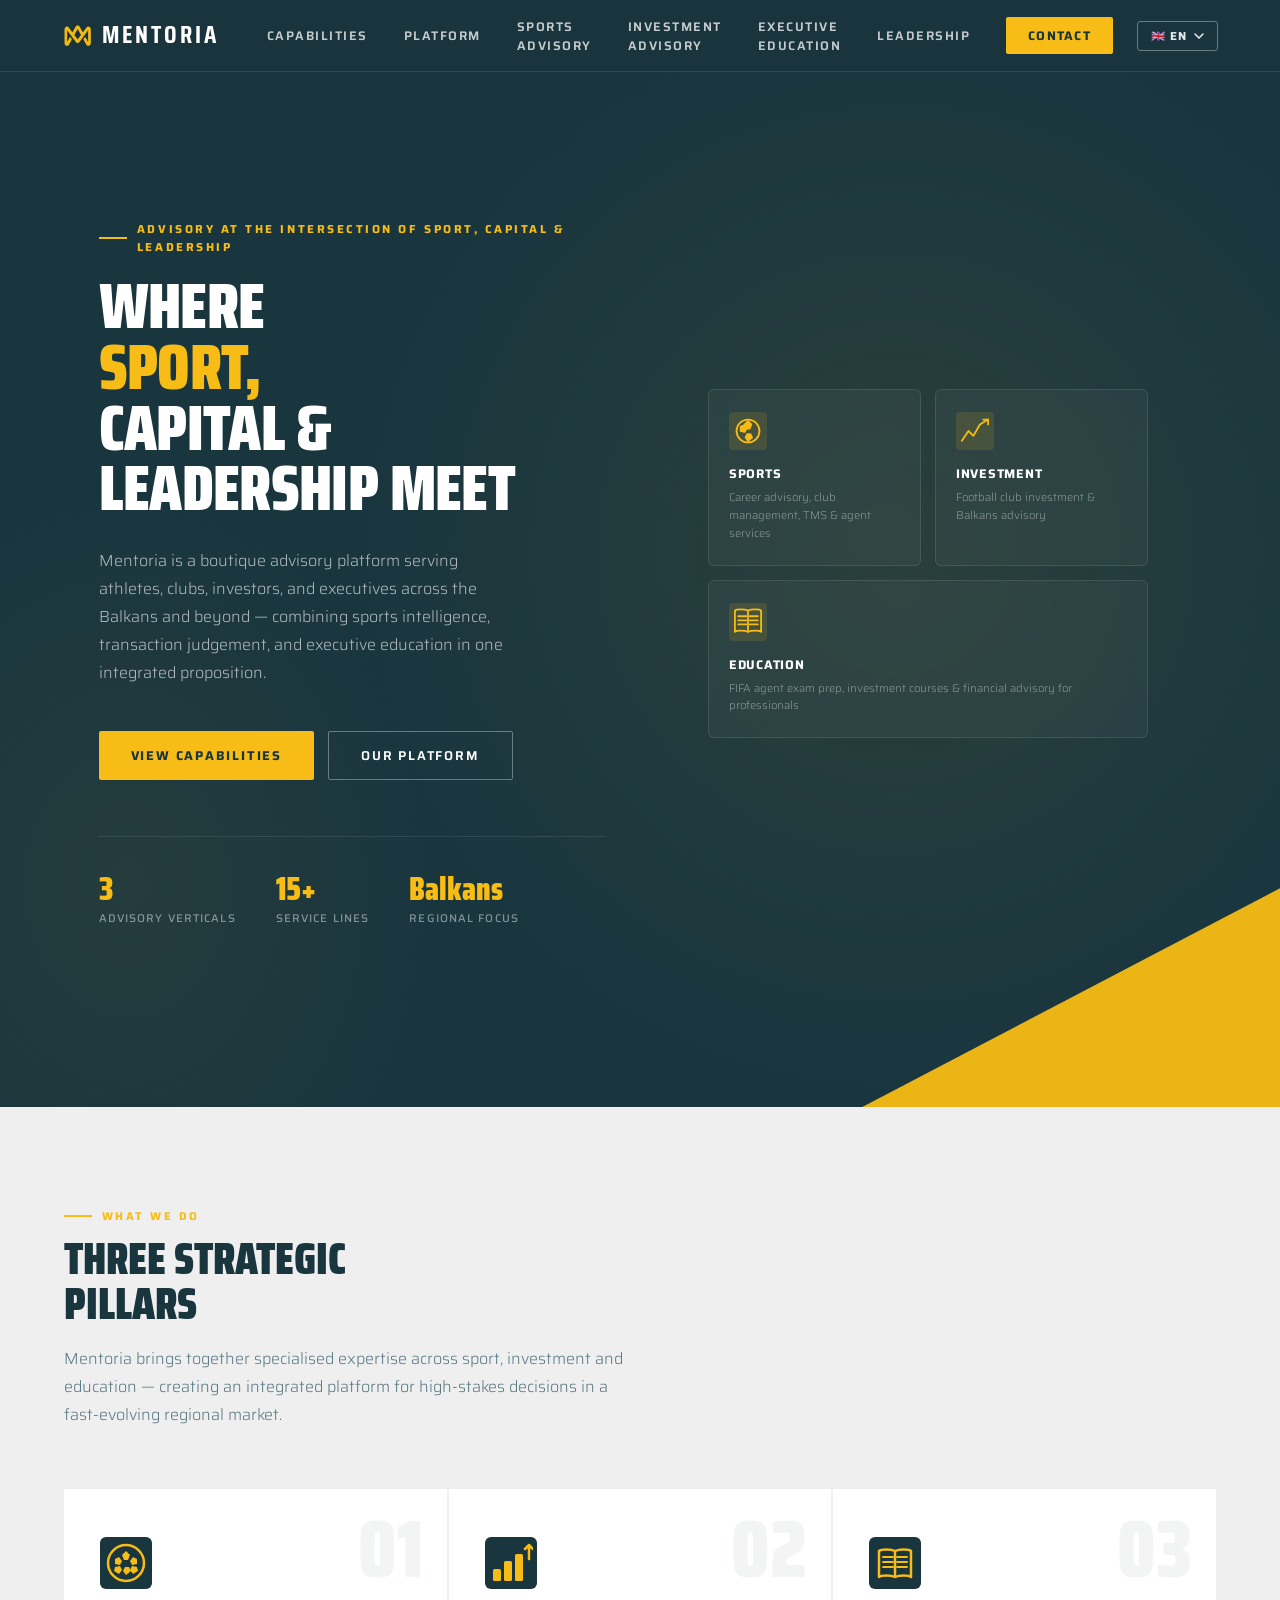
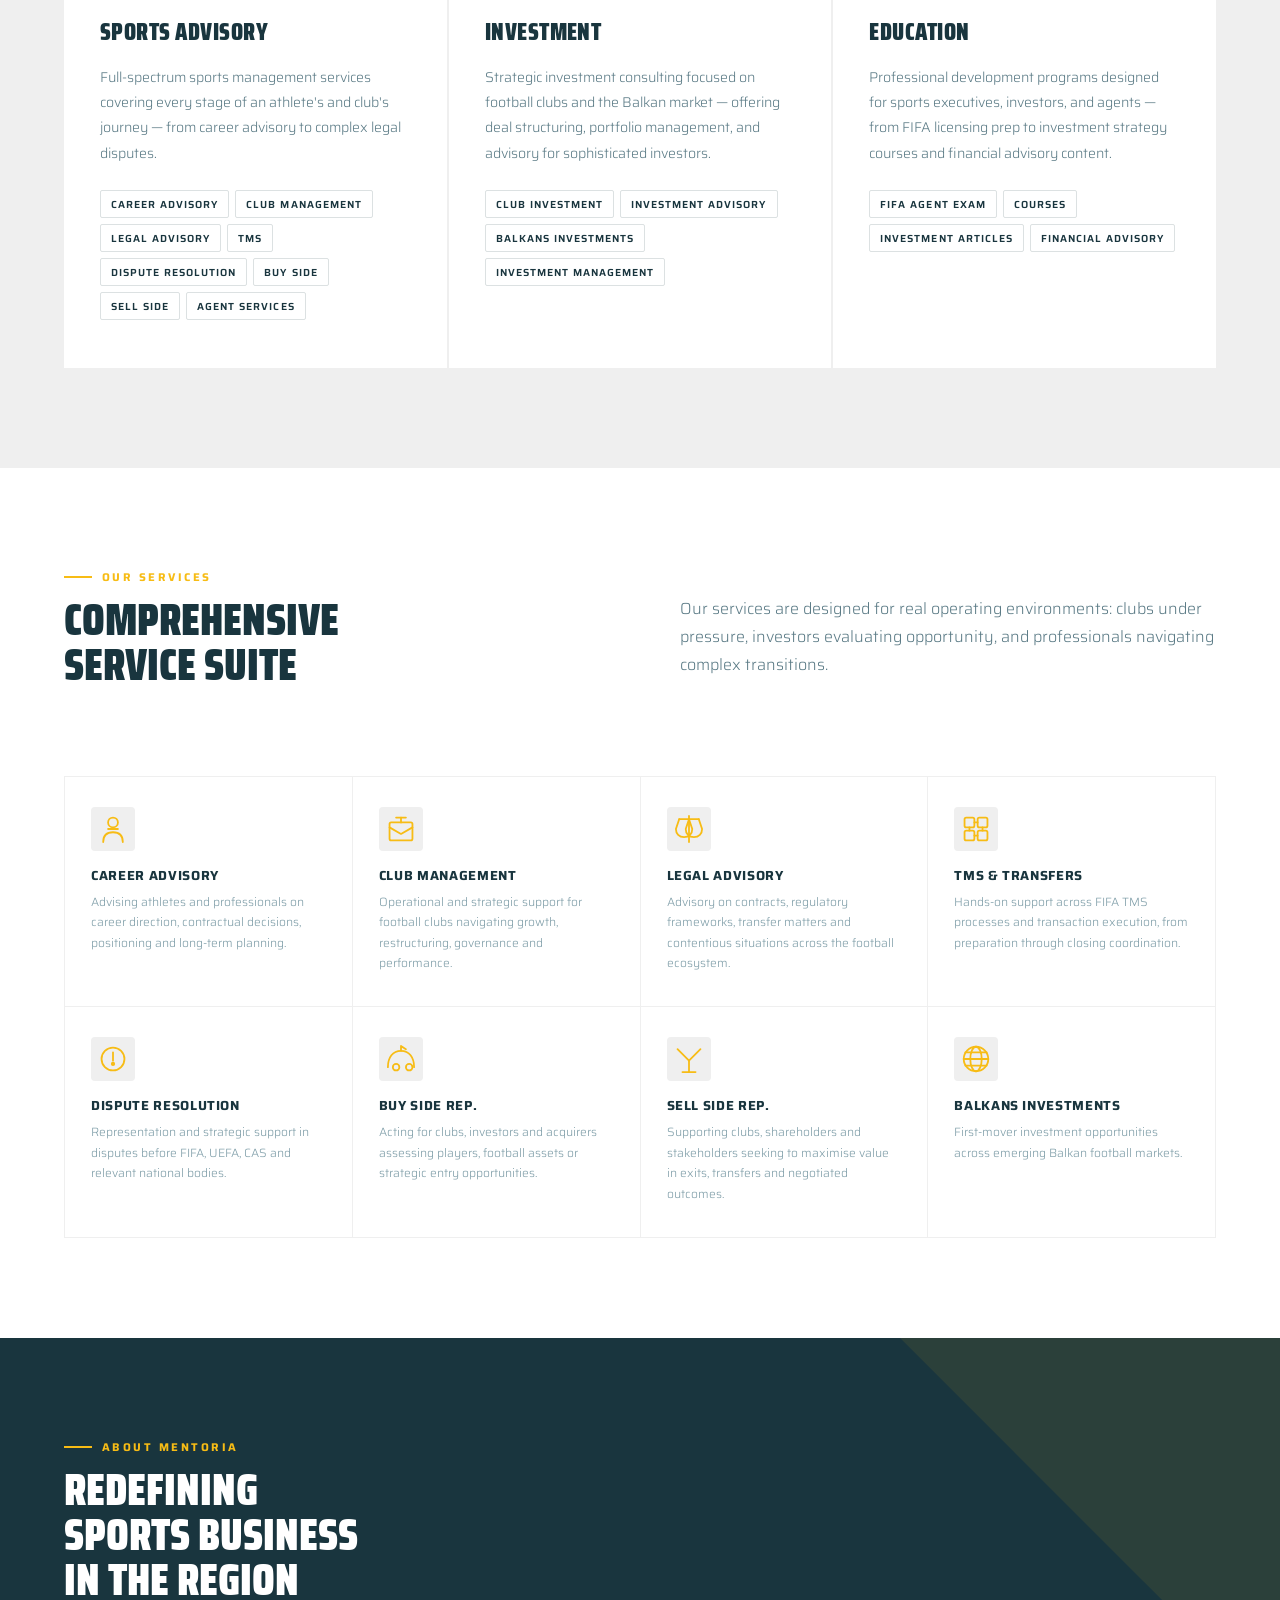
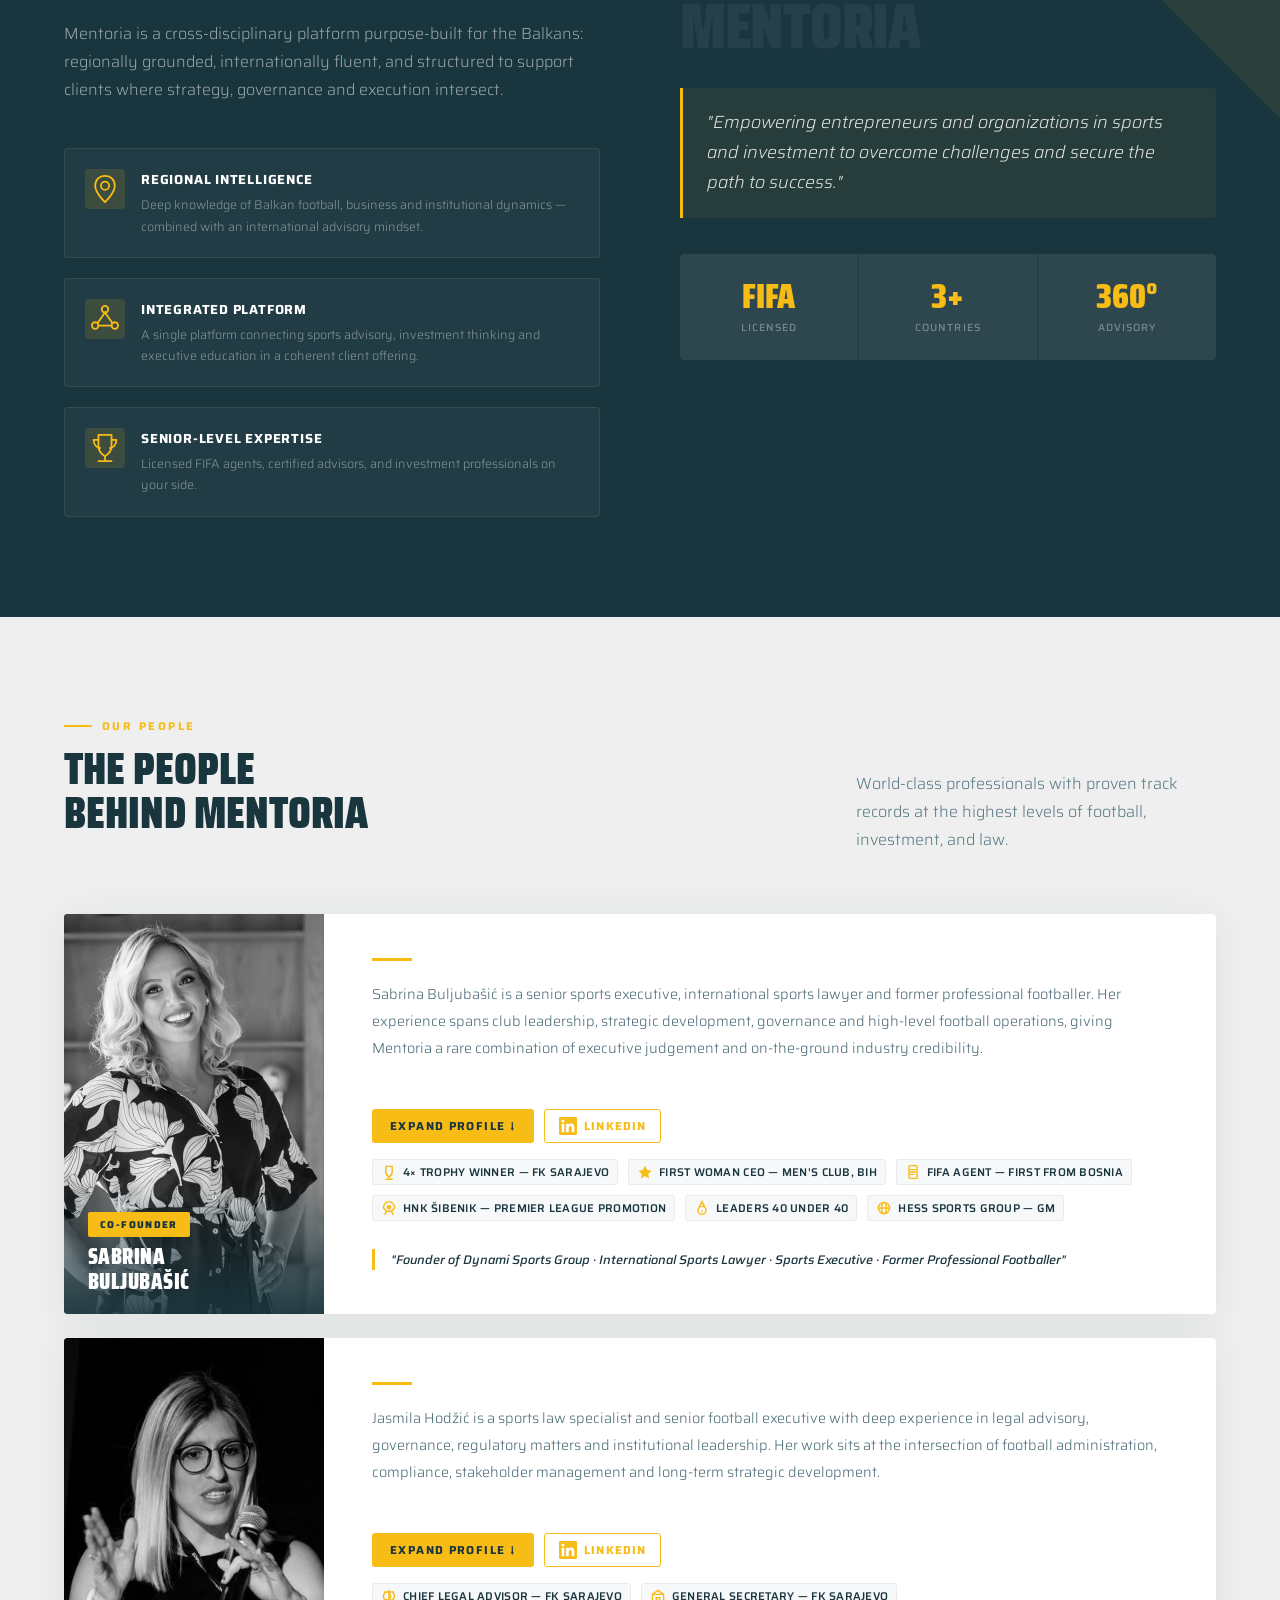
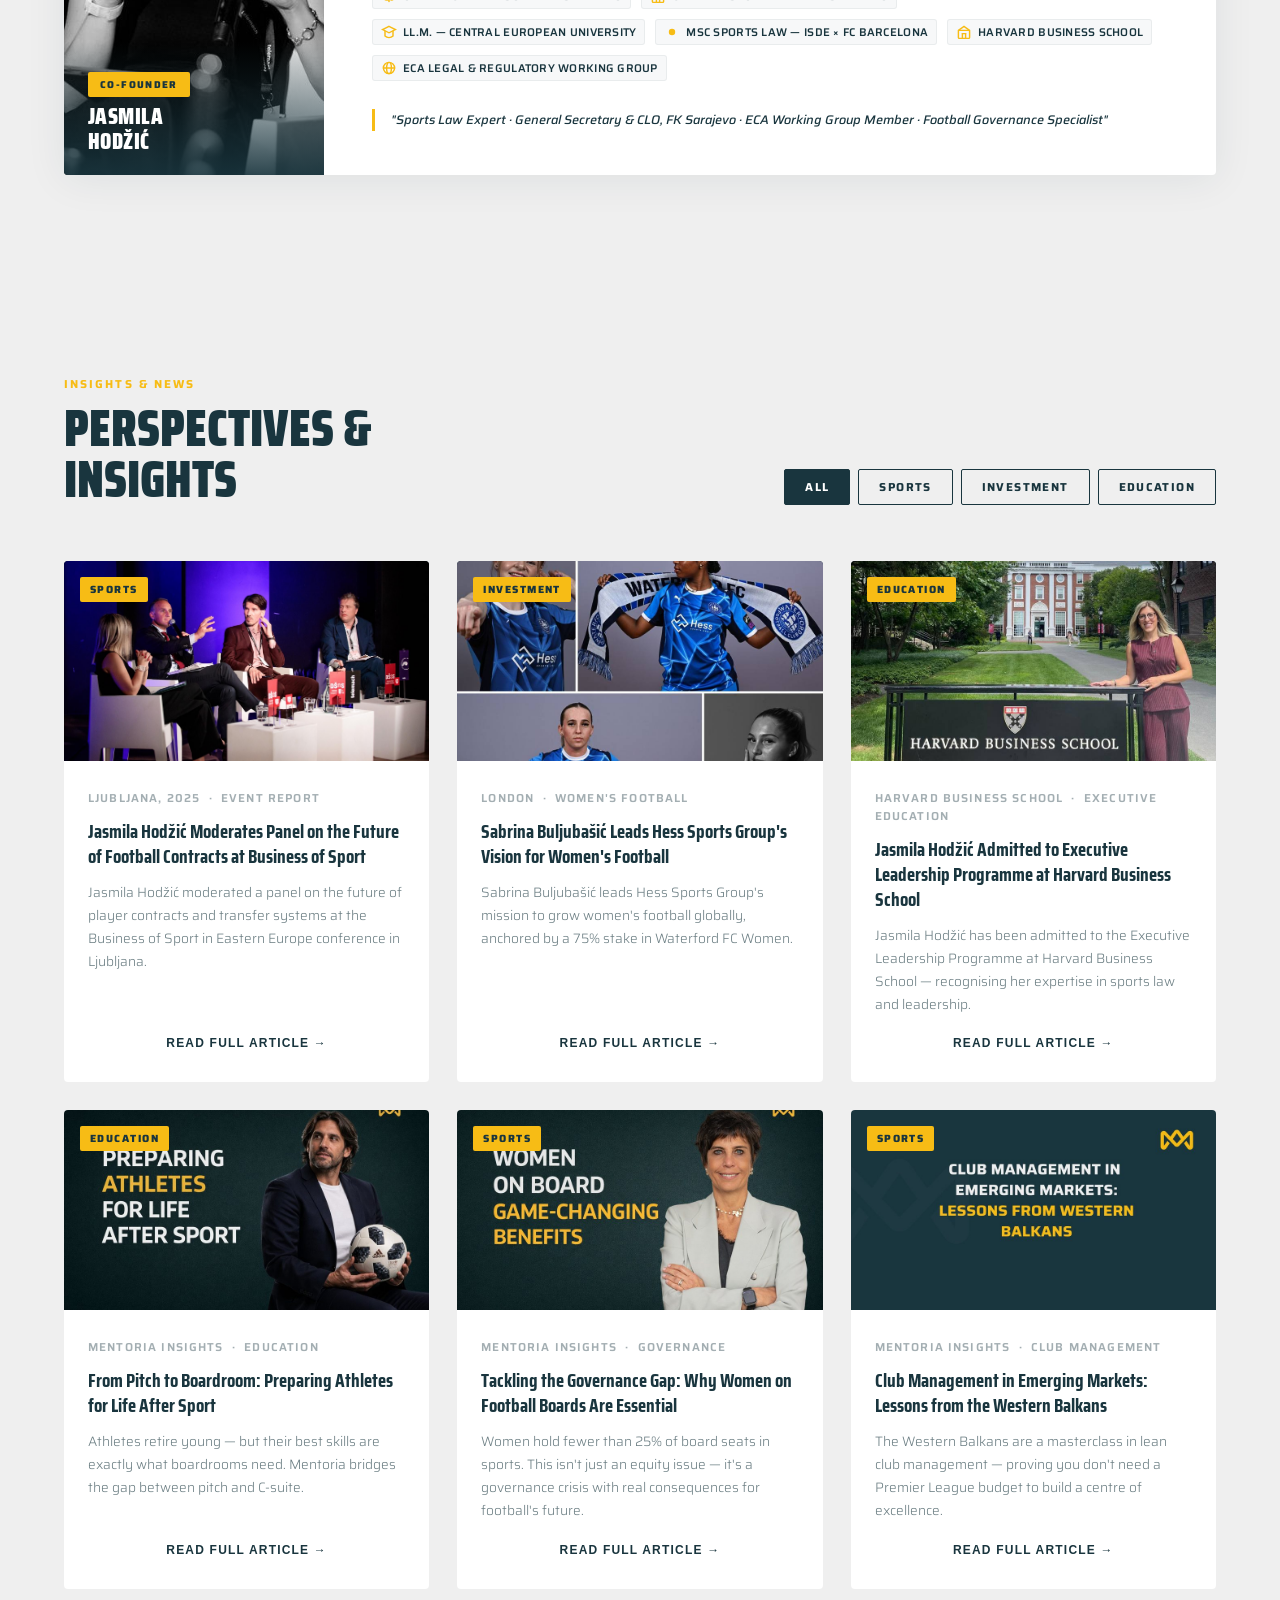
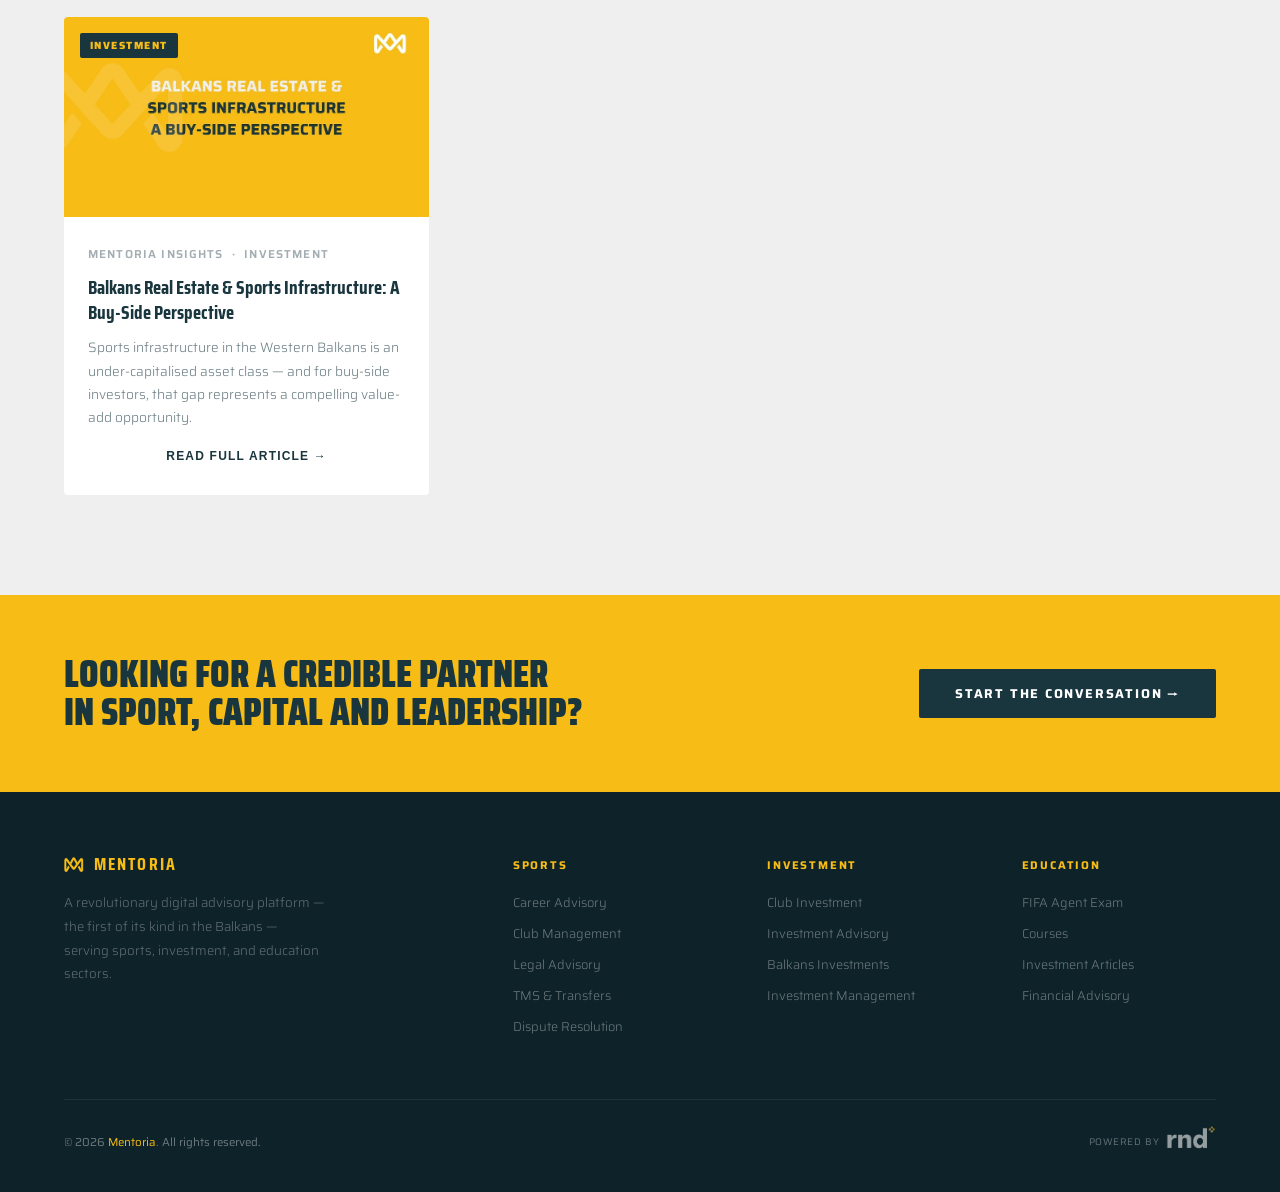
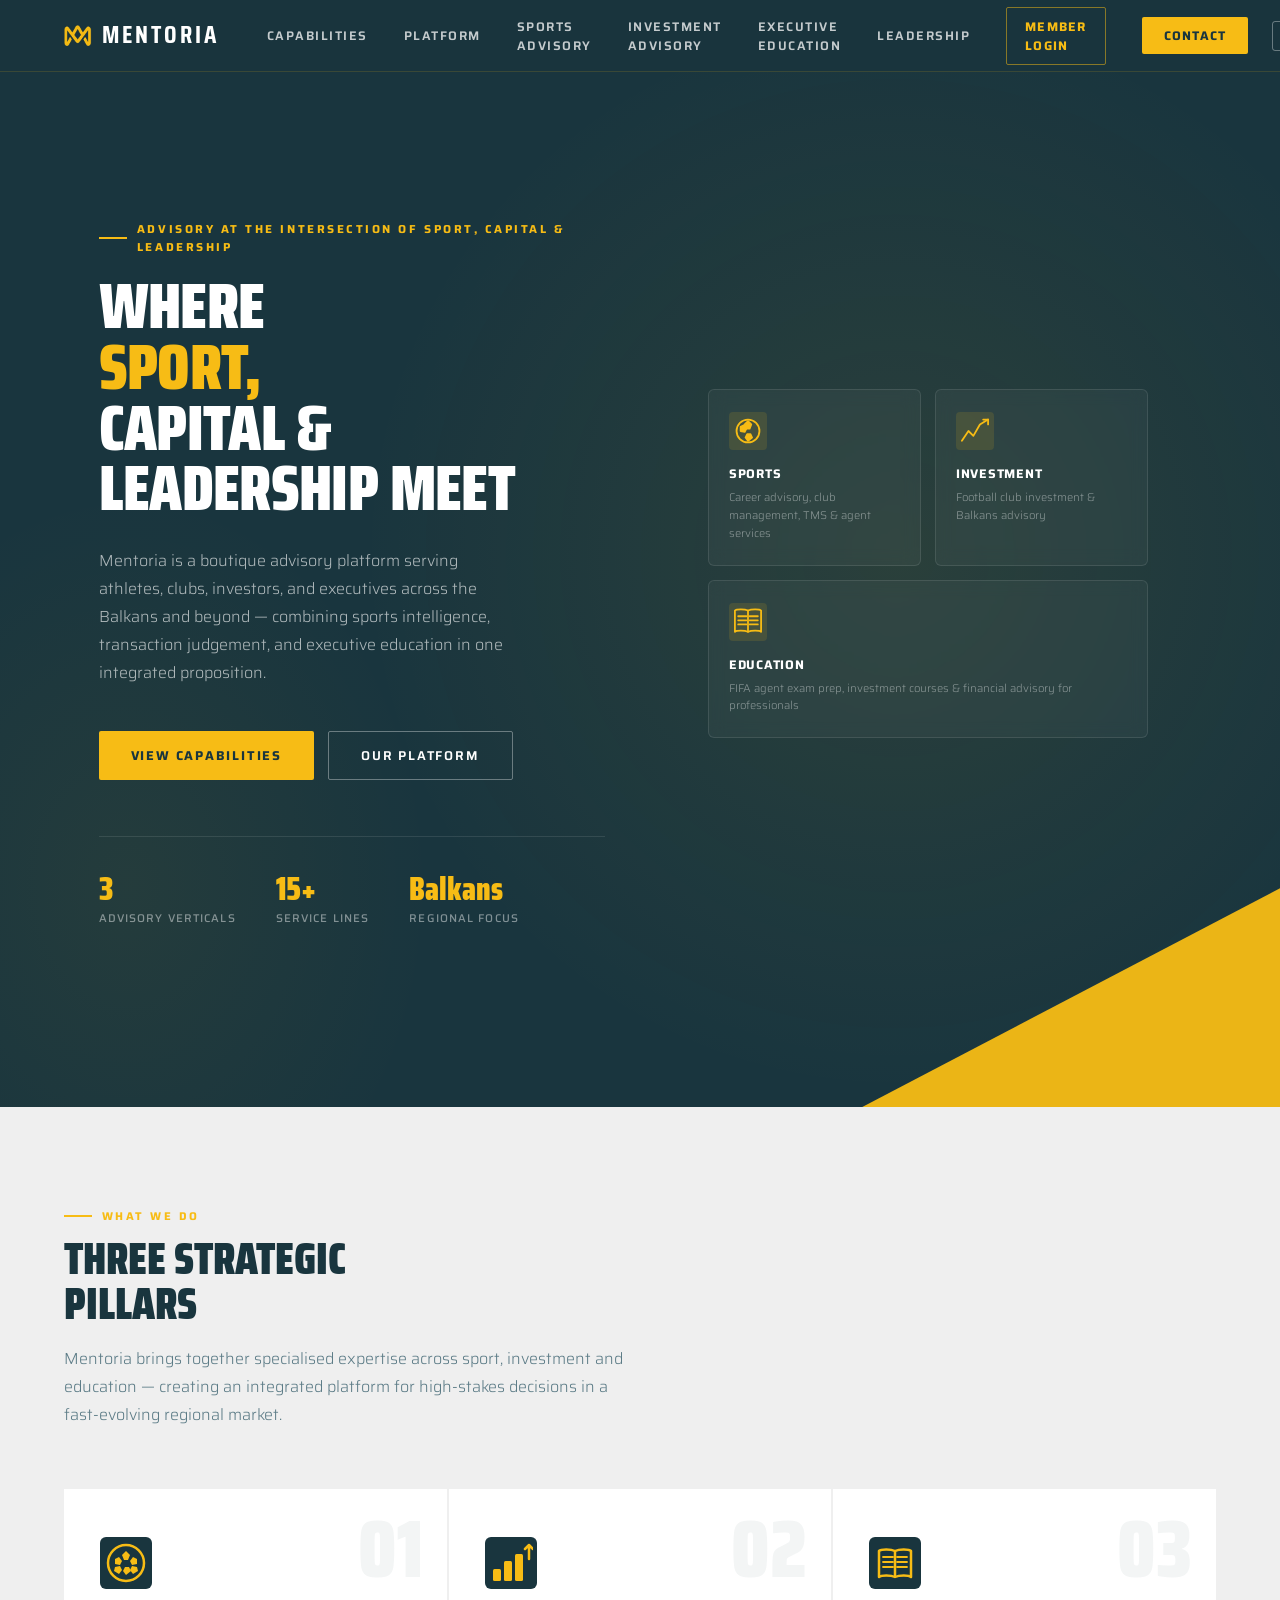
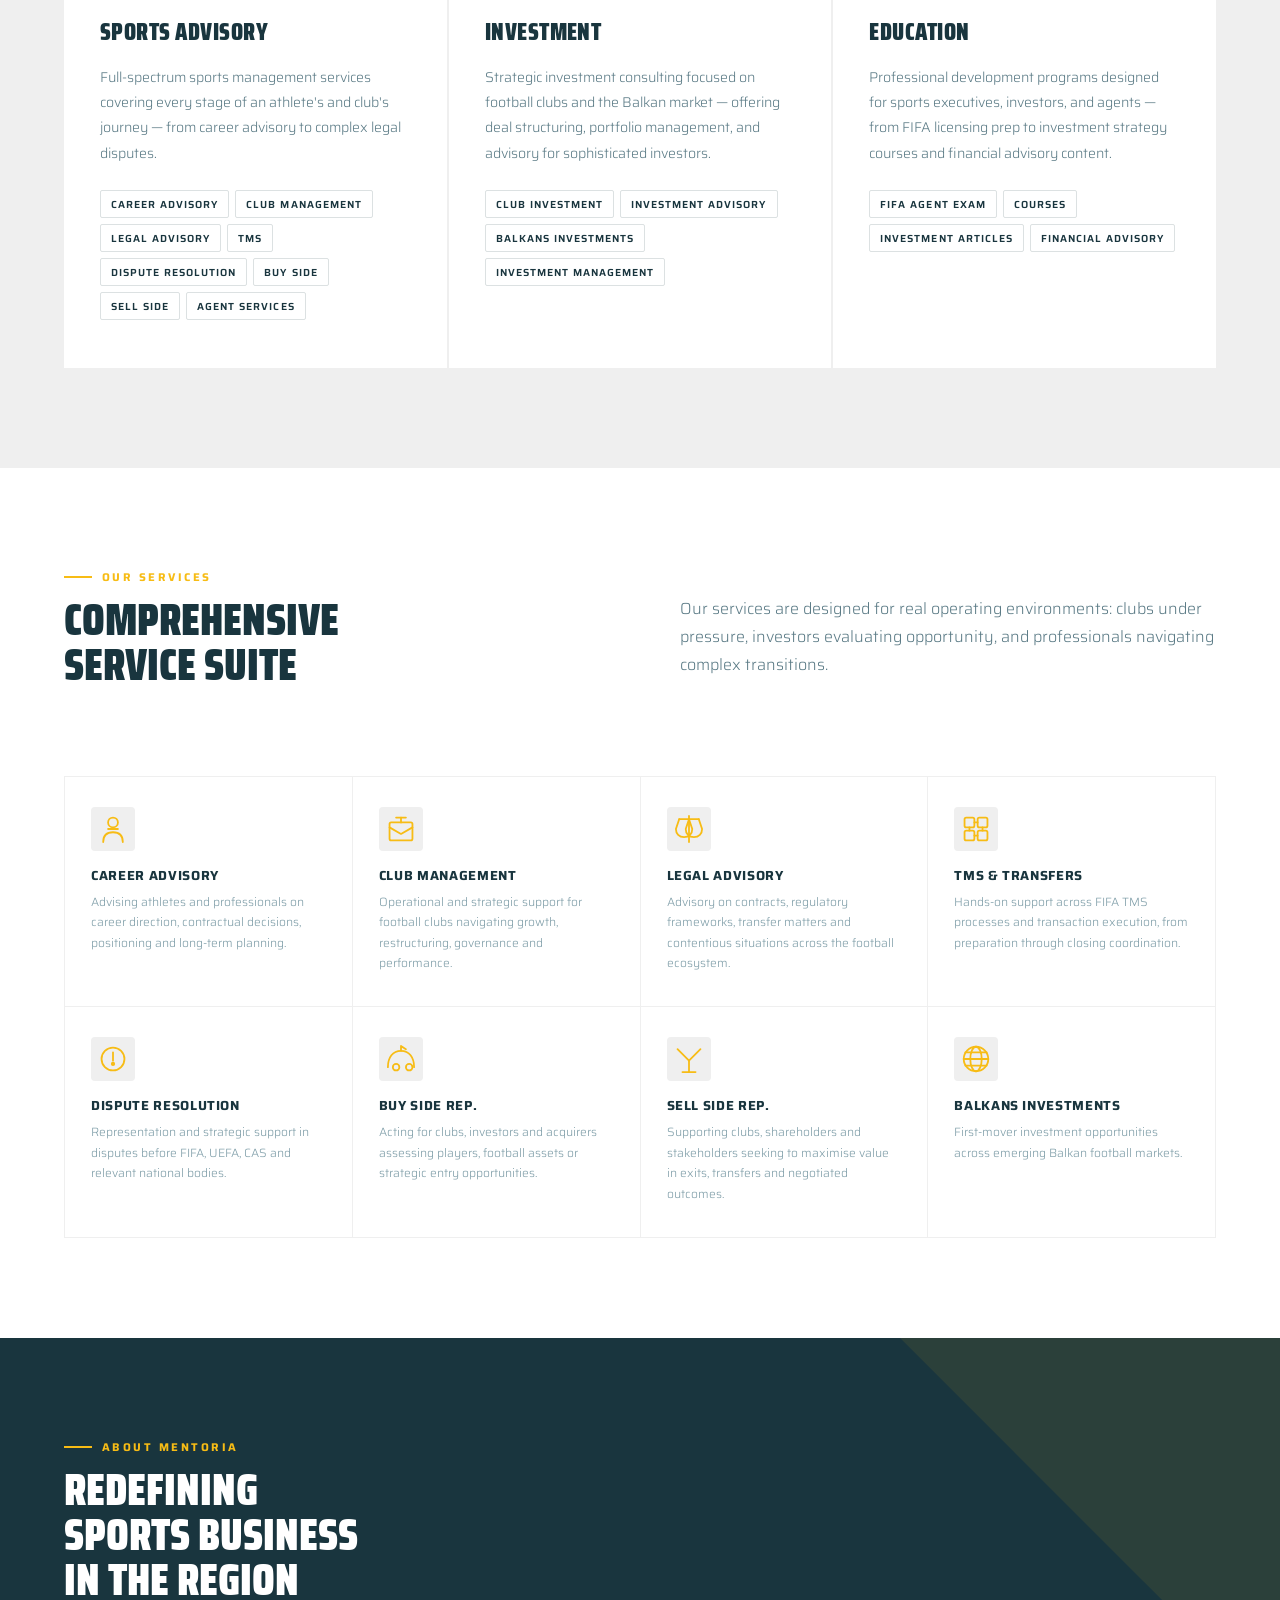
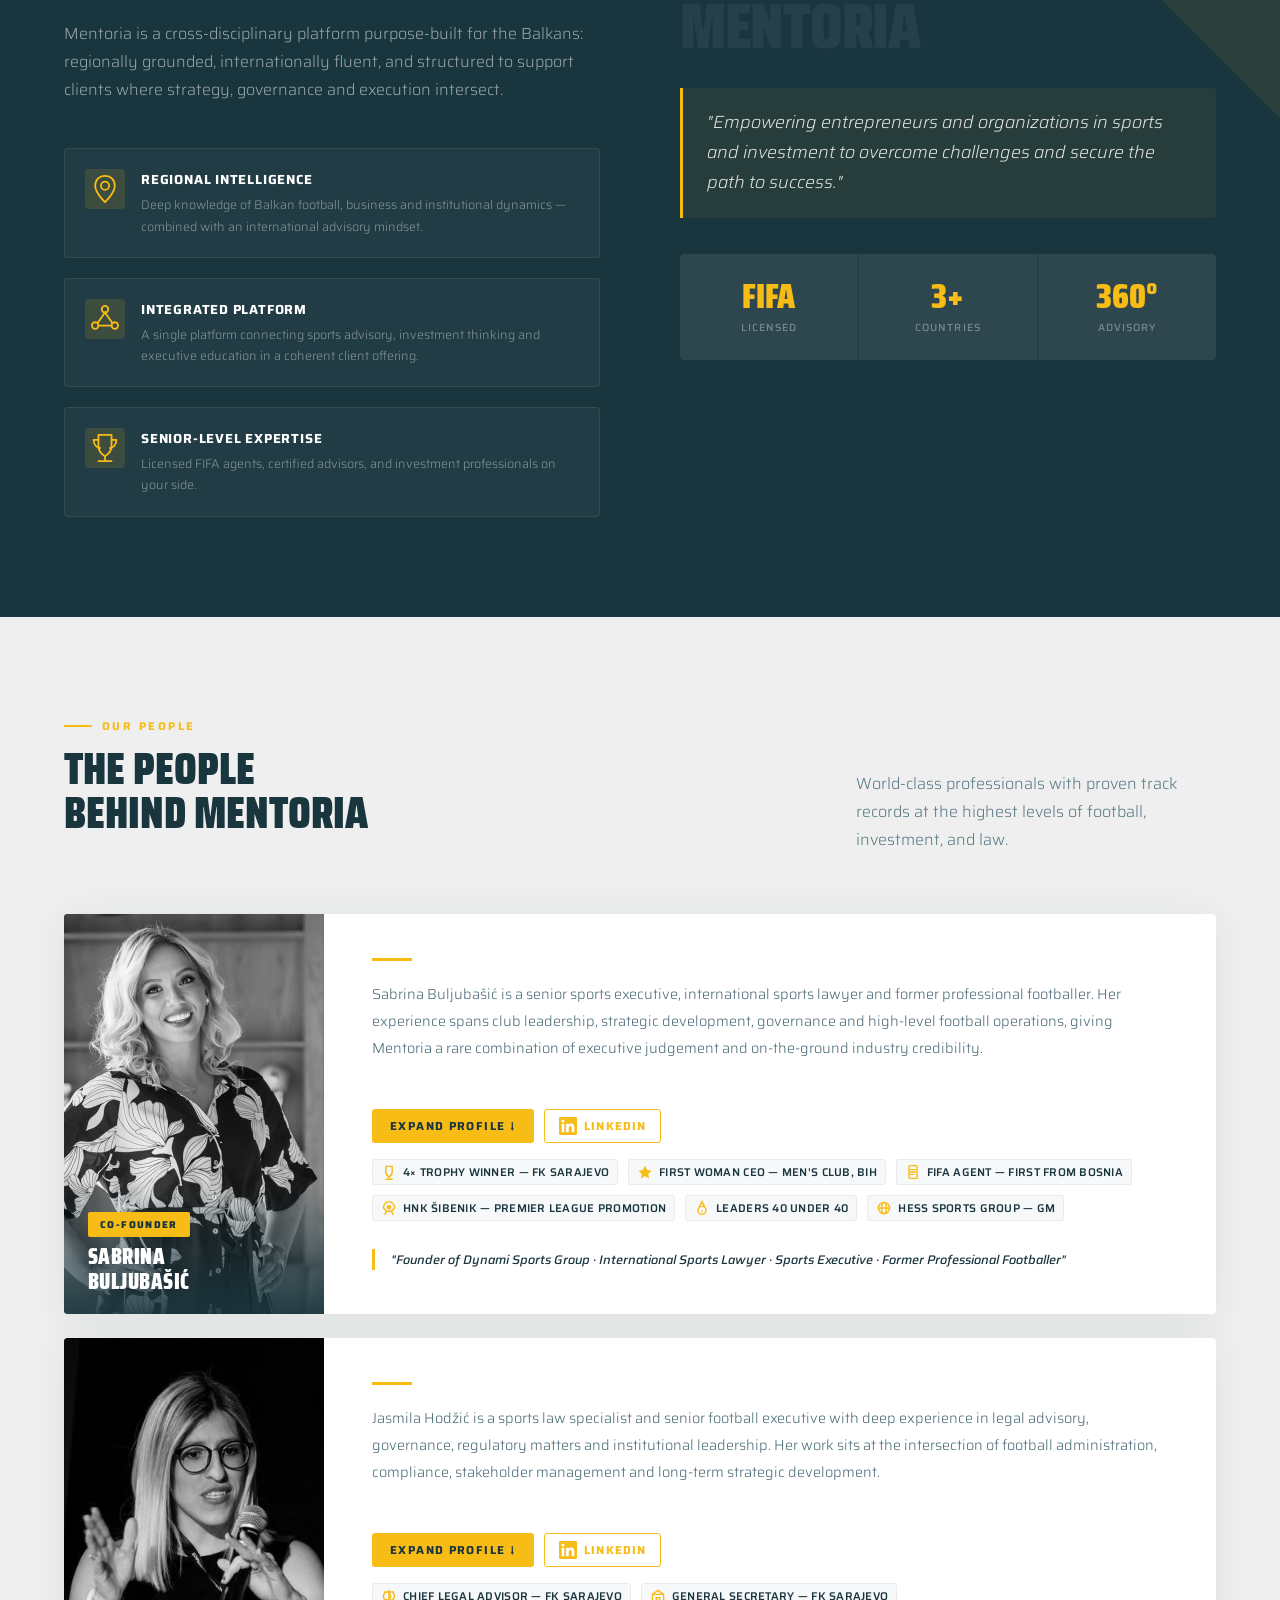
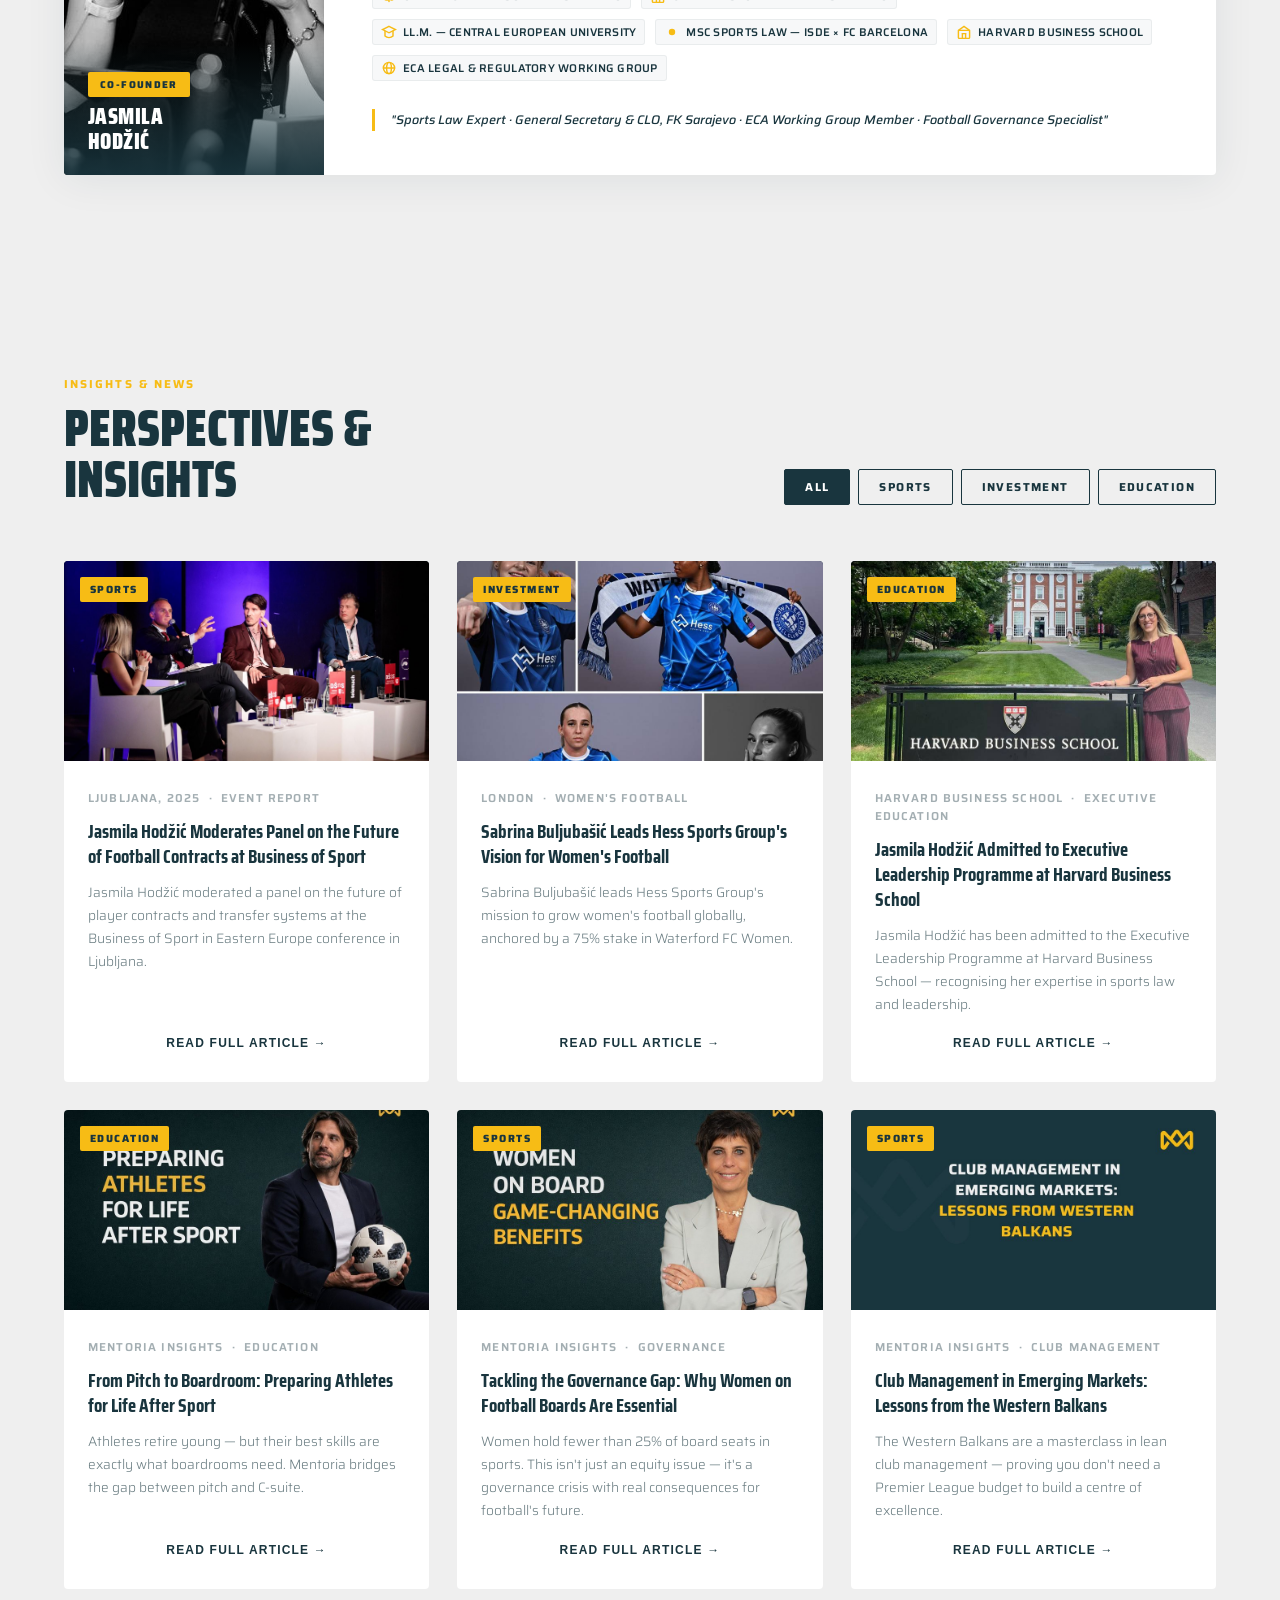
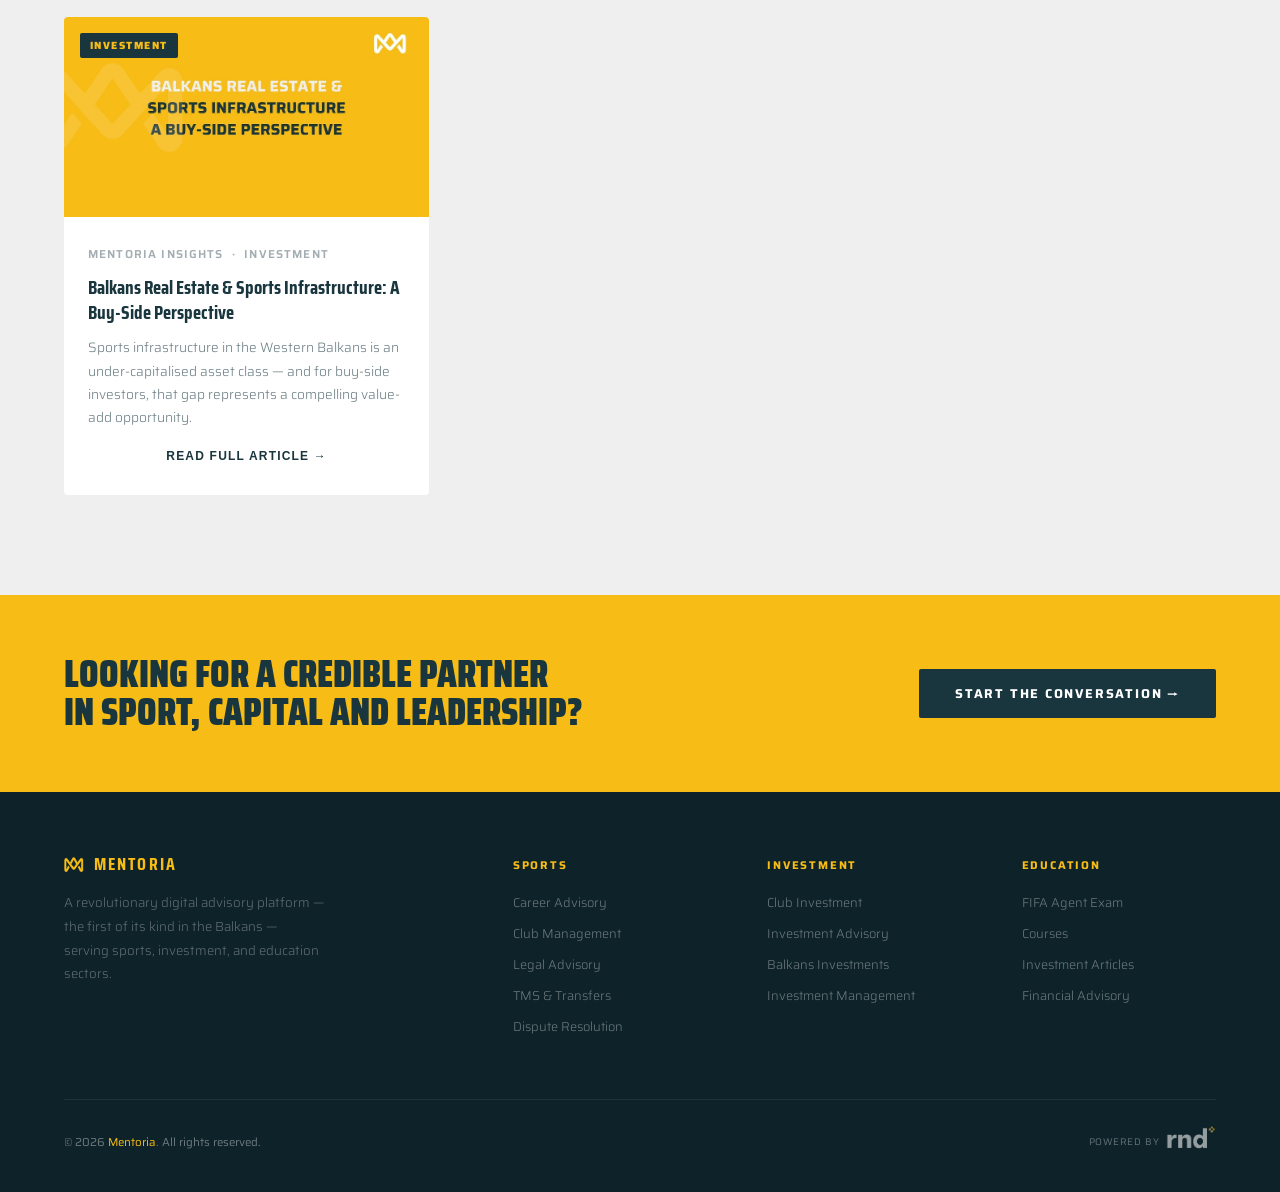
